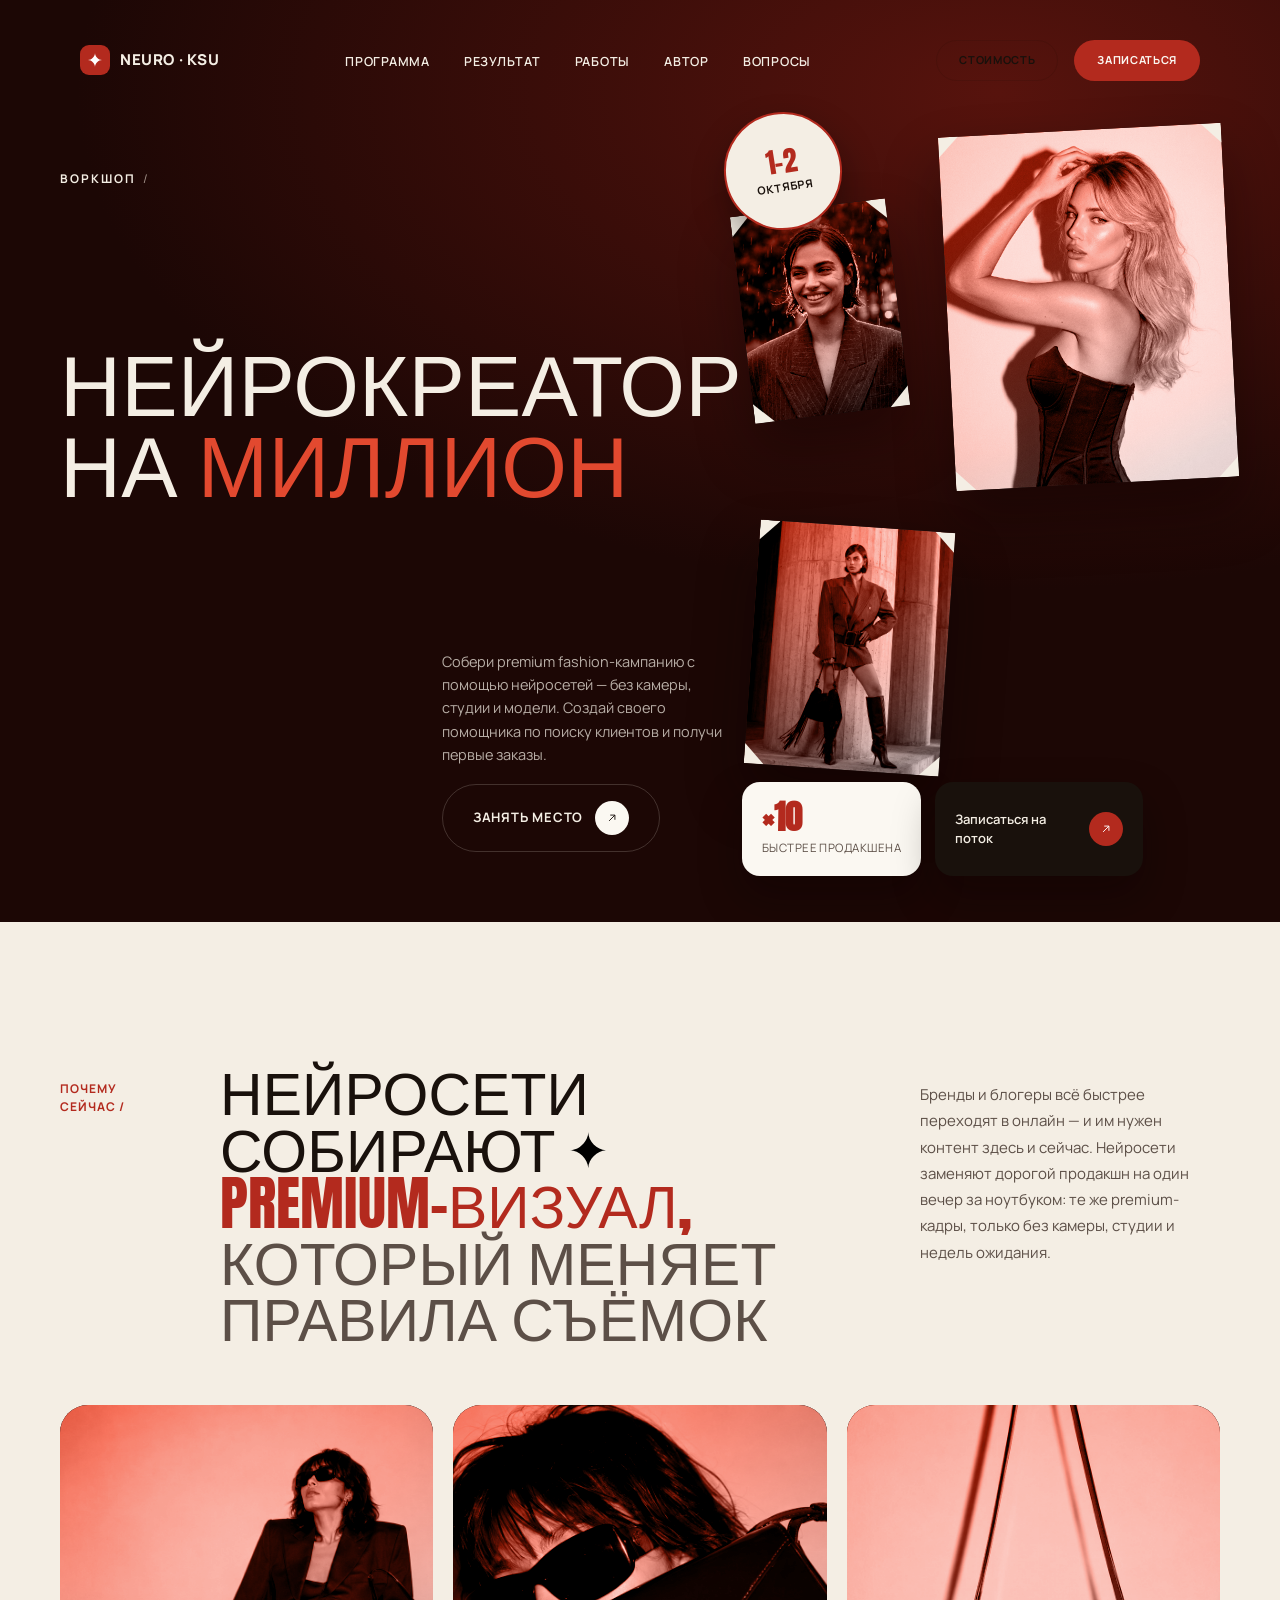
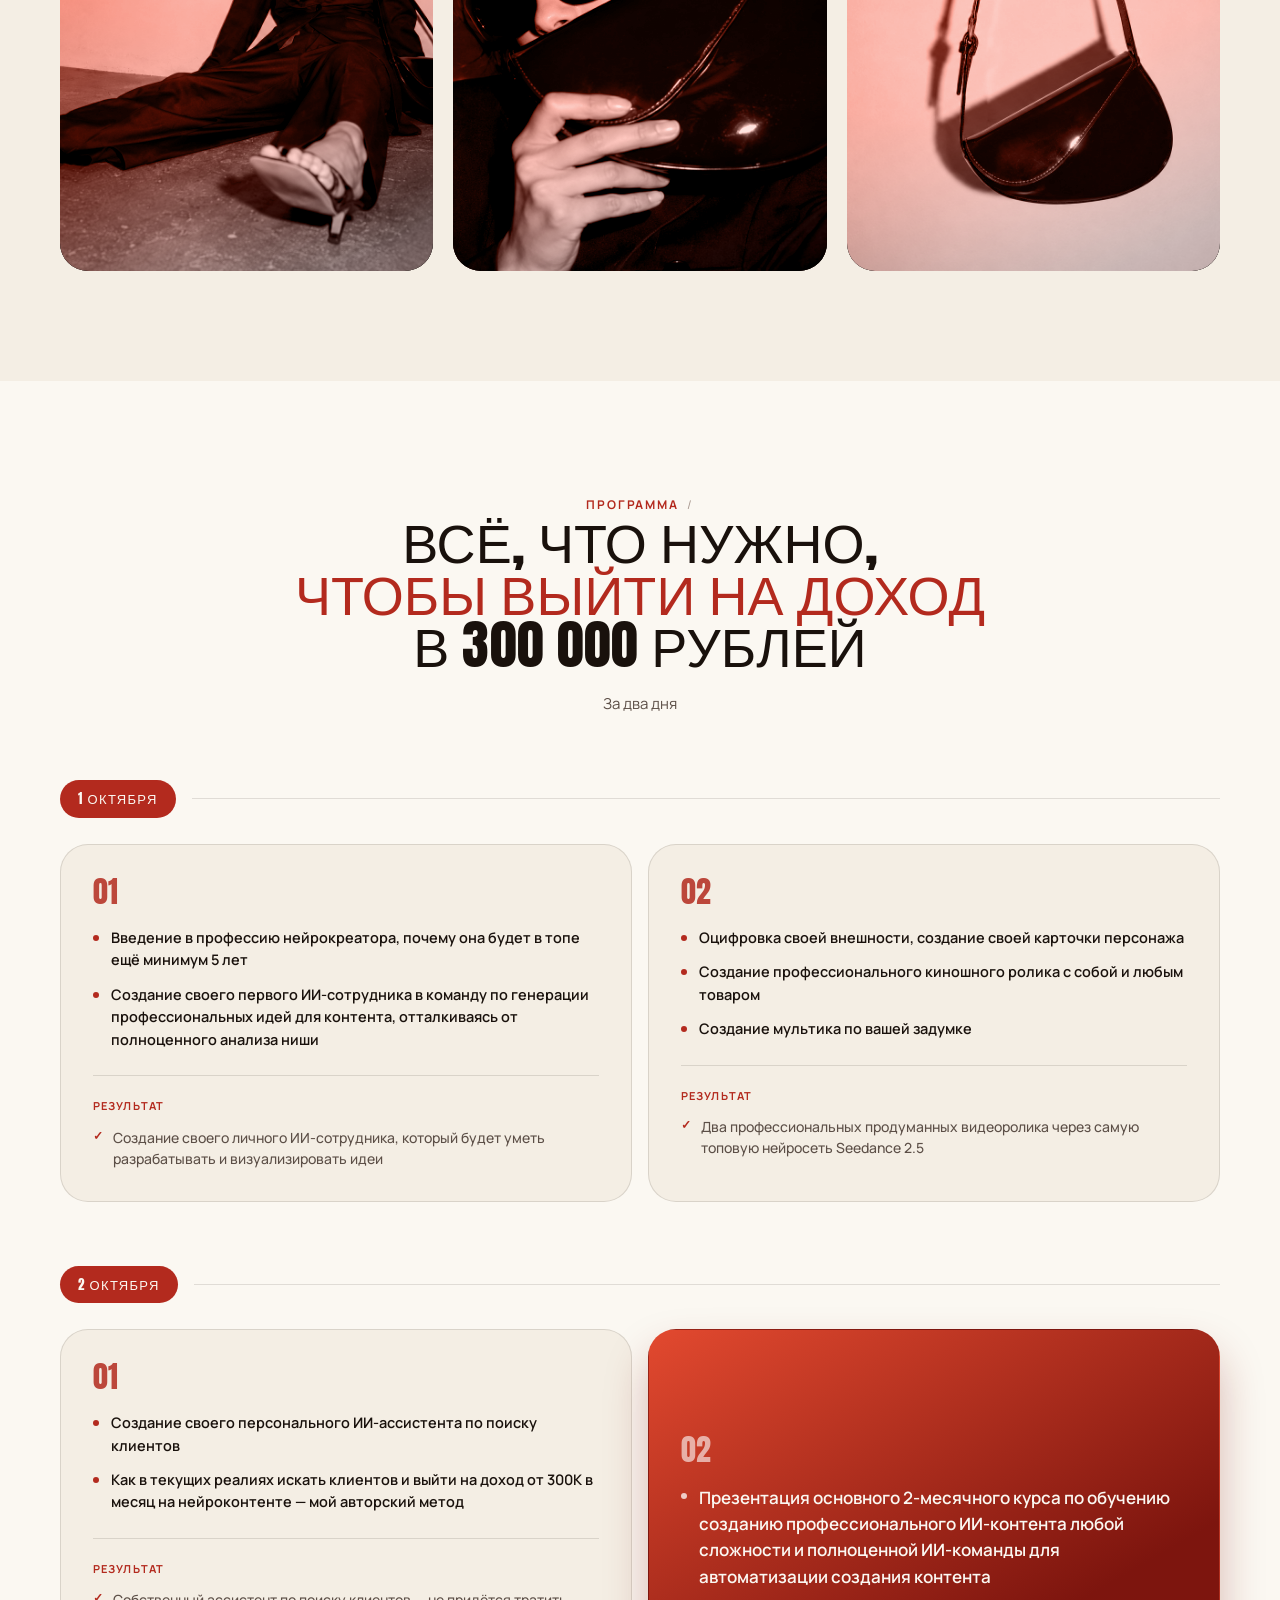
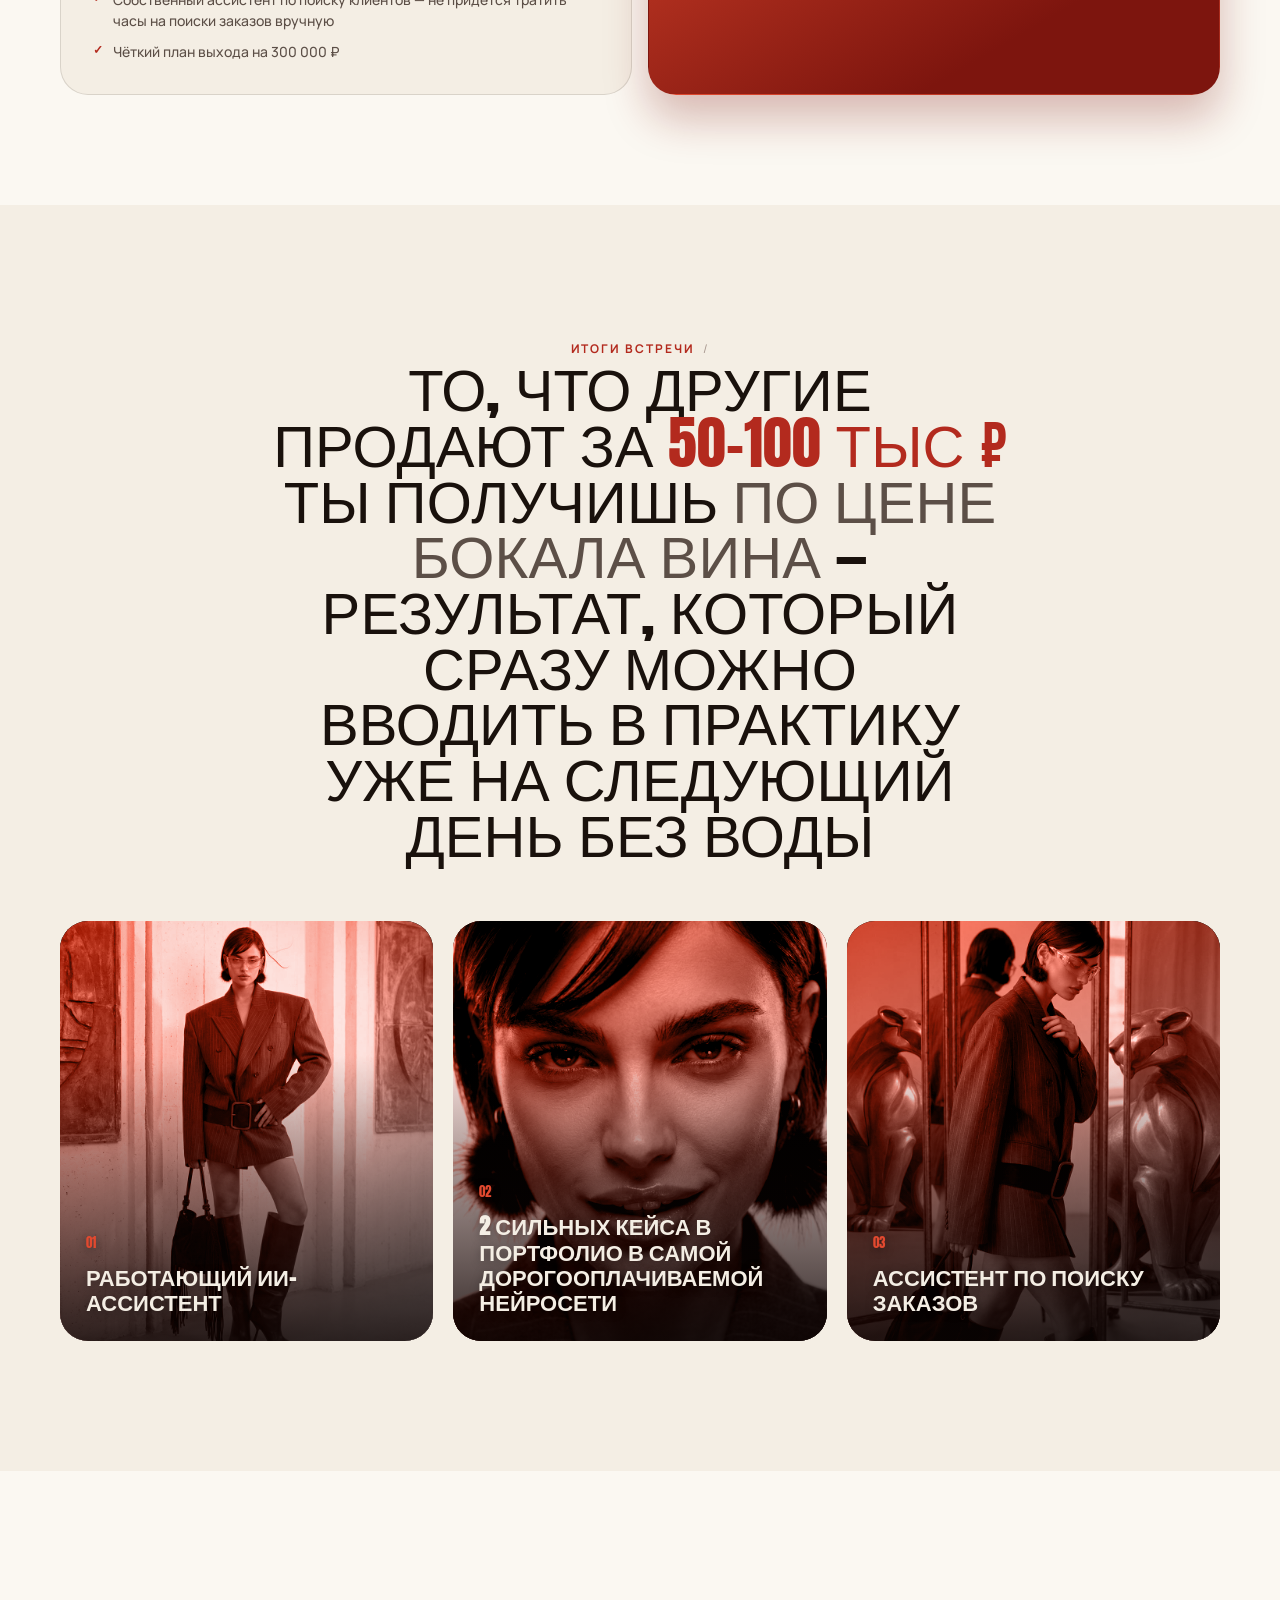
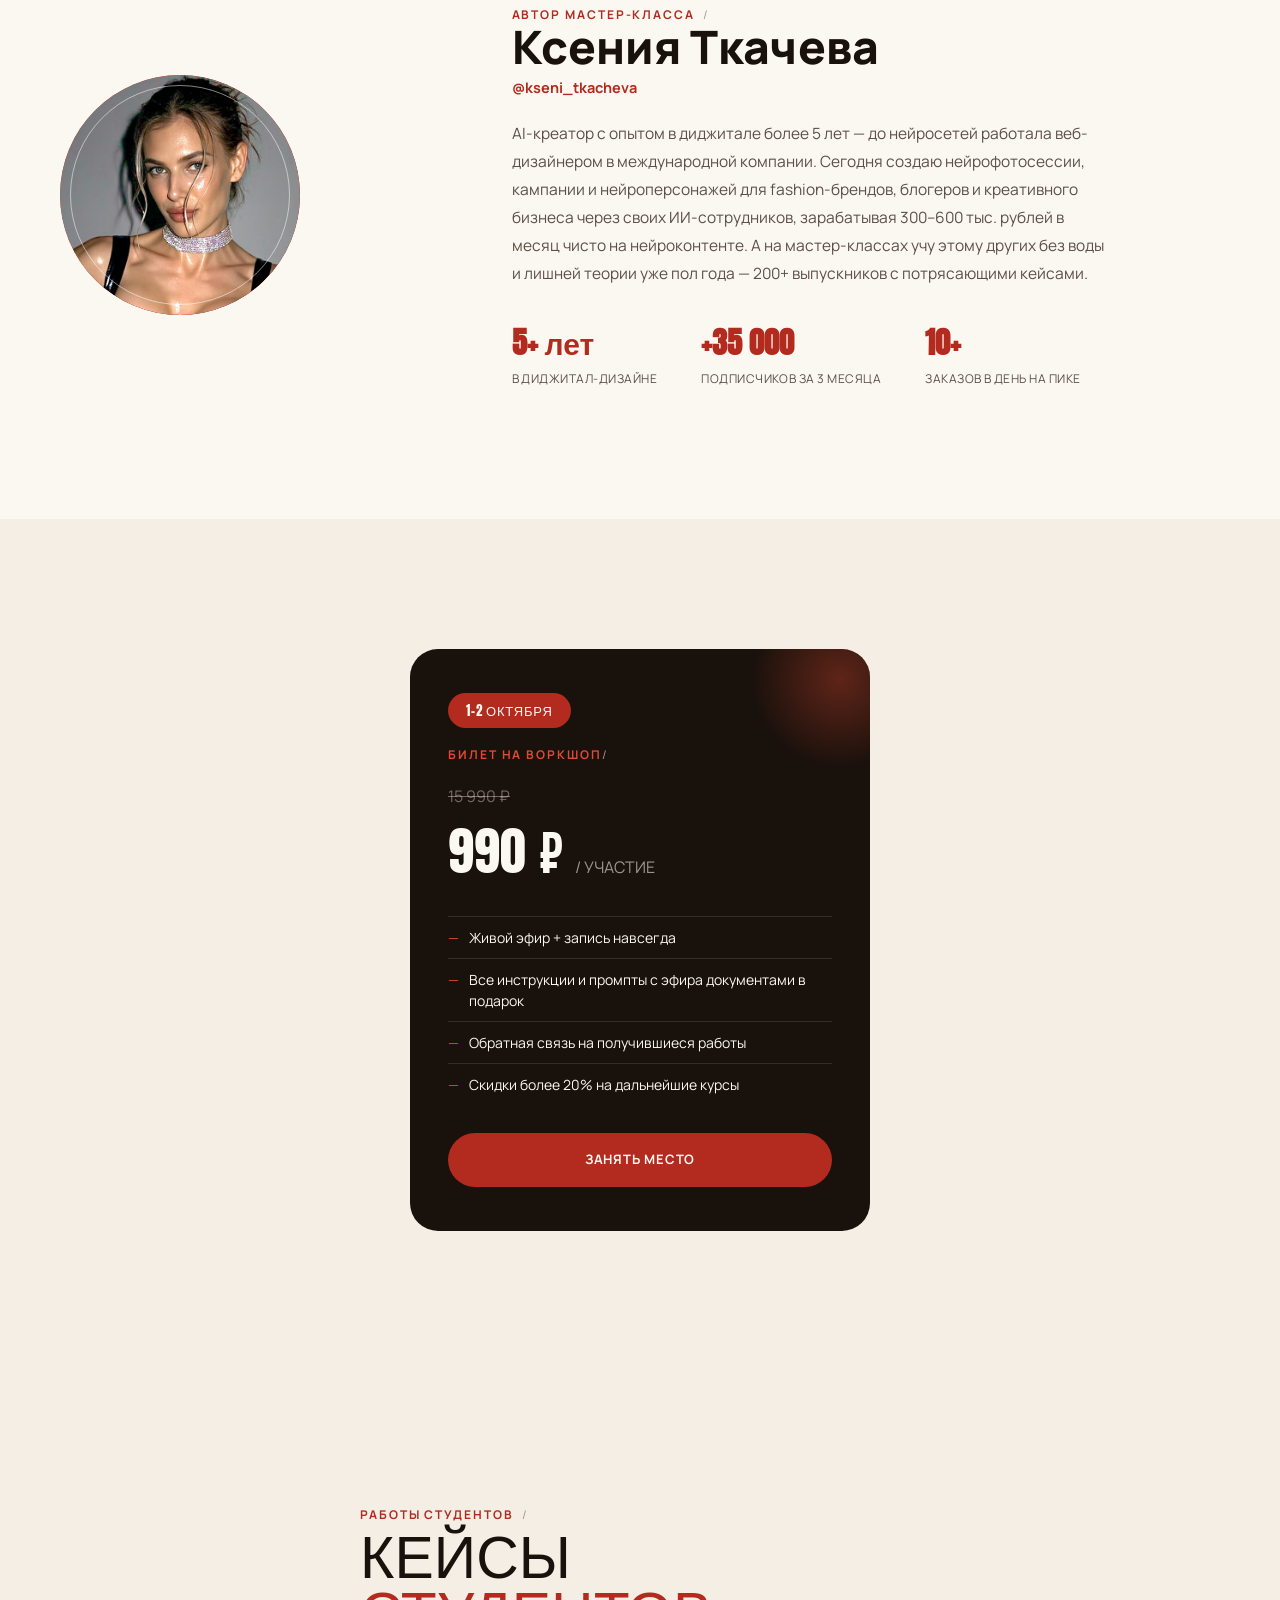
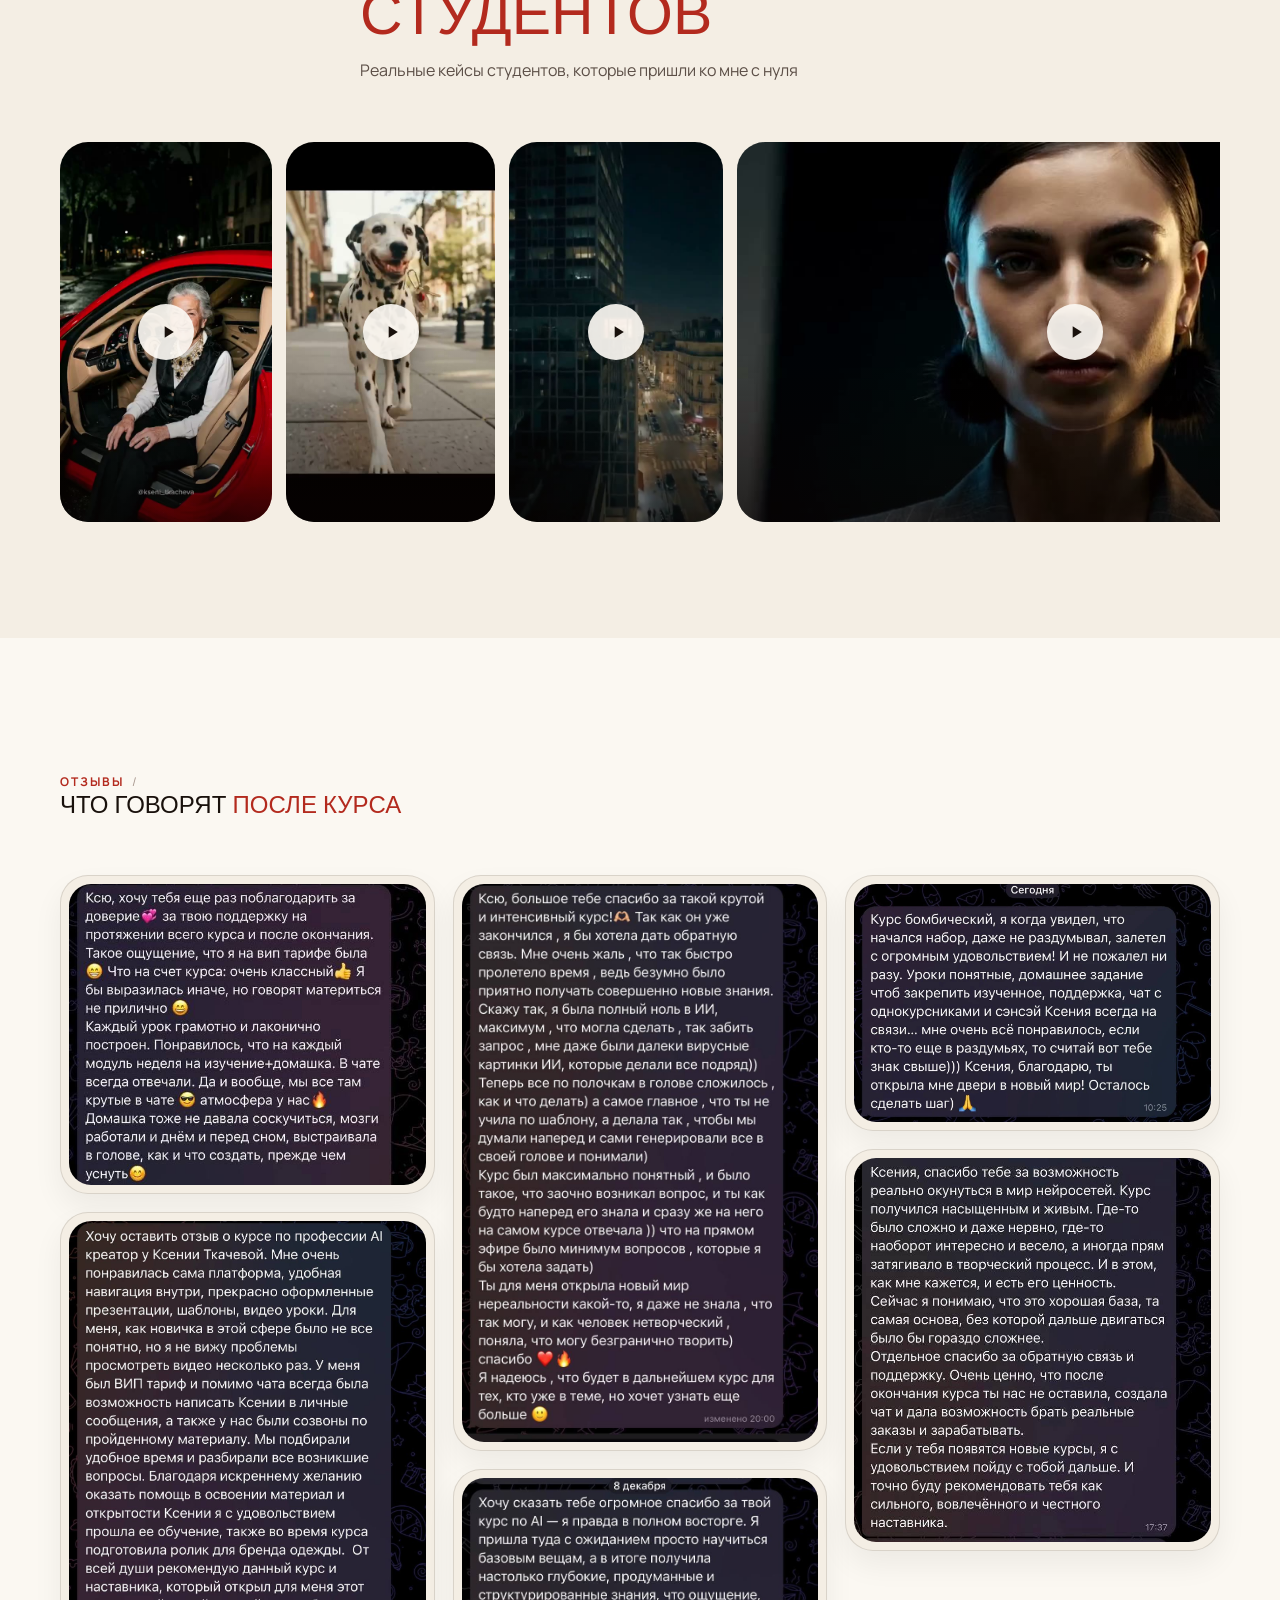
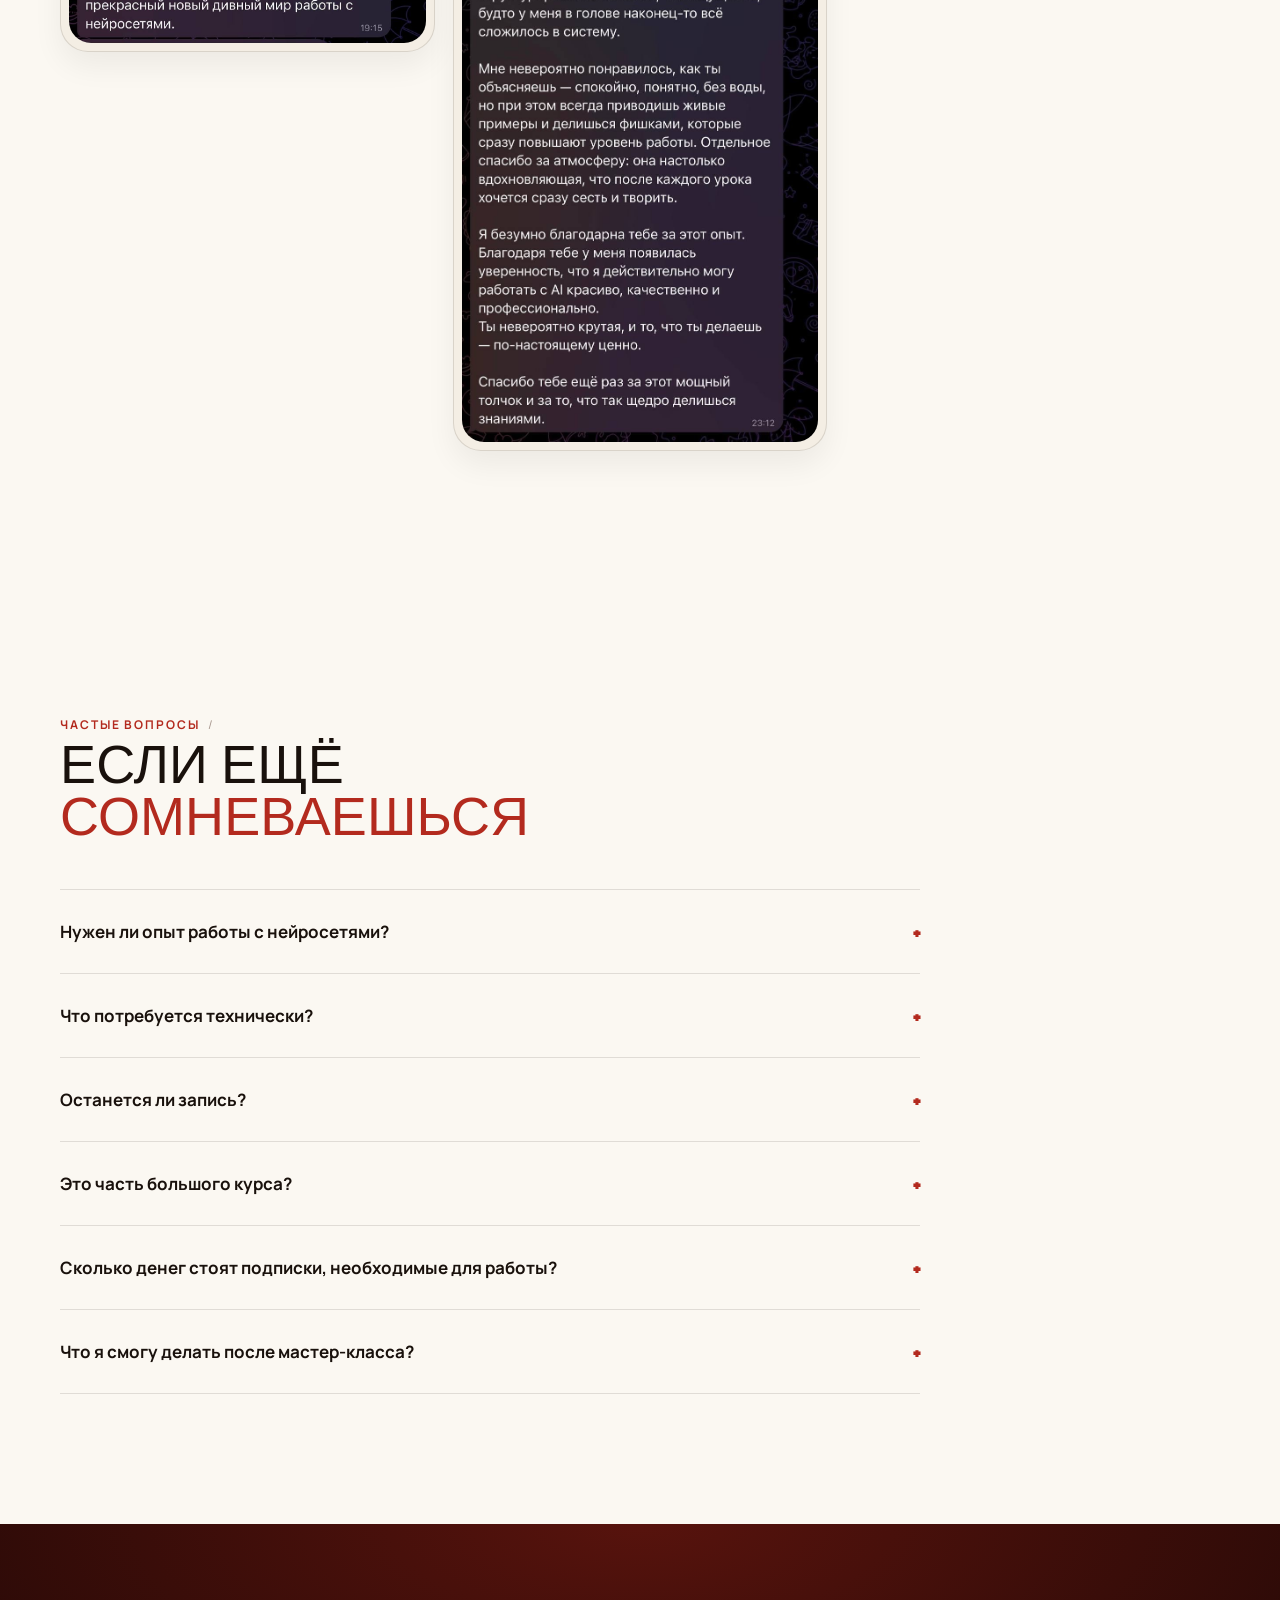
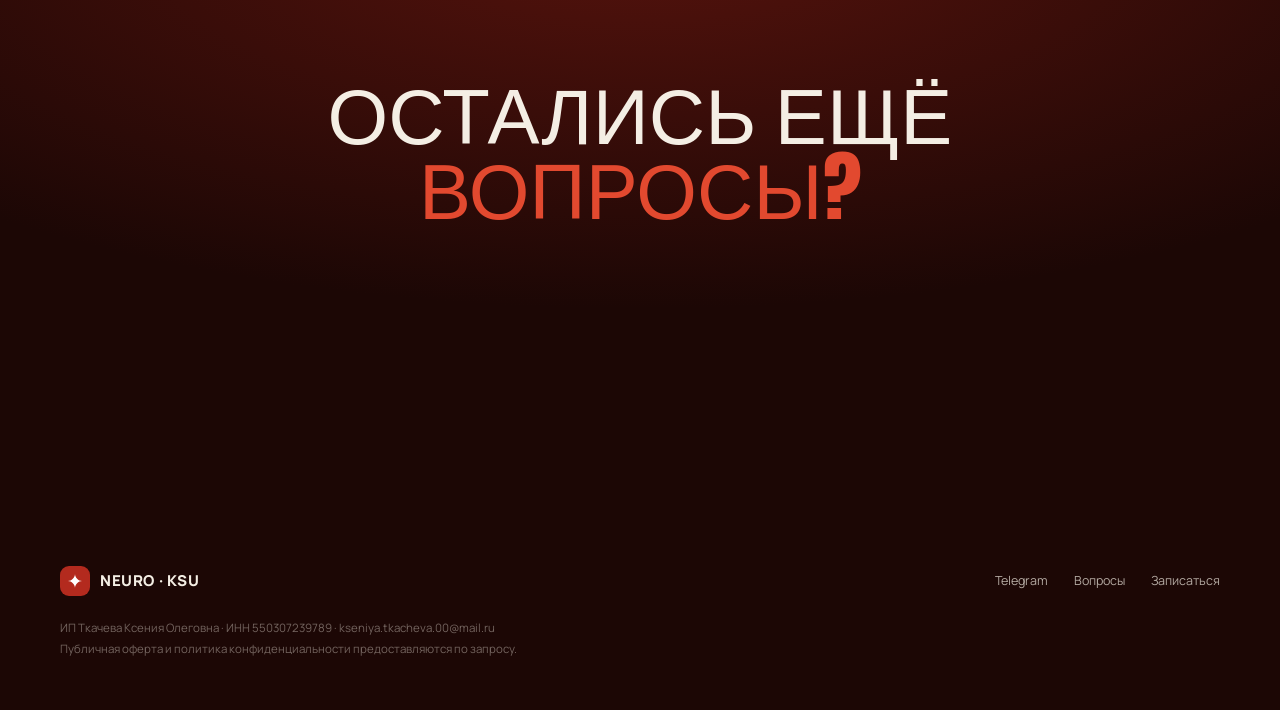
==== index.html @ a4ca5d55 "Нейрокреатор на миллион — воркшоп-лендинг" ====
<!DOCTYPE html>
<html lang="ru">
<head>
<meta charset="UTF-8">
<meta name="viewport" content="width=device-width, initial-scale=1.0">
<title>Нейро Визуал — мастер-класс по нейроконтенту</title>
<meta name="description" content="Онлайн-мастер-класс: собери premium fashion-кампанию с помощью нейросетей за один вечер — без камеры, студии и модели.">
<link rel="stylesheet" href="styles.css">
</head>
<body>

<svg width="0" height="0" style="position:absolute">
  <symbol id="ic-spark" viewBox="0 0 24 24"><path d="M12 0c0 6.075 5.925 12 12 12-6.075 0-12 5.925-12 12 0-6.075-5.925-12-12-12C6.075 12 12 6.075 12 0Z"/></symbol>
  <symbol id="ic-arrow" viewBox="0 0 24 24"><path fill="none" stroke="currentColor" stroke-width="1.6" d="M7 17 17 7M9 7h8v8"/></symbol>
</svg>

<nav class="nav" id="nav">
  <div class="container">
    <div class="nav-inner">
      <a href="#top" class="logo">
        <span class="logo-mark"><svg viewBox="0 0 24 24"><use href="#ic-spark" fill="#fff"/></svg></span>
        <span>NEURO&nbsp;·&nbsp;KSU</span>
      </a>
      <ul class="nav-links">
        <li><a href="#program">Программа</a></li>
        <li><a href="#outcomes">Результат</a></li>
        <li><a href="#gallery">Работы</a></li>
        <li><a href="#author">Автор</a></li>
        <li><a href="#faq">Вопросы</a></li>
      </ul>
      <div class="nav-cta">
        <a href="#details" class="btn btn-line">Стоимость</a>
        <a href="#details" class="btn btn-red">Записаться</a>
        <button class="burger" id="burger" aria-label="Меню"><span></span><span></span><span></span></button>
      </div>
    </div>
  </div>
</nav>

<div class="mobile-menu" id="mobileMenu">
  <a href="#program">Программа</a>
  <a href="#outcomes">Результат</a>
  <a href="#gallery">Работы</a>
  <a href="#author">Автор</a>
  <a href="#faq">Вопросы</a>
  <a href="#details" class="btn btn-red" style="font-family:var(--sans); font-size:13px; margin-top:10px;">Записаться</a>
</div>

<header class="hero" id="top">
  <div class="container">
    <div class="hero-grid">
      <div class="hero-left">
        <span class="eyebrow on-dark reveal">Воркшоп</span>
        <h1 class="title hero-h1 reveal">
          НЕЙРОКРЕАТОР<br>
          НА <span class="red">МИЛЛИОН</span>
        </h1>
        <div class="hero-note reveal">
          <p>Собери premium fashion-кампанию с помощью нейросетей — без камеры, студии и модели. Создай своего помощника по поиску клиентов и получи первые заказы.</p>
          <a href="#details" class="btn btn-line on-dark">Занять место <span class="arrow-dot"><svg width="14" height="14"><use href="#ic-arrow" stroke="currentColor"/></svg></span></a>
        </div>
      </div>
      <div class="hero-photo reveal">
        <div class="date-stamp"><span class="d-num">1–2</span><span class="d-word">октября</span></div>
        <div class="hero-collage">
          <div class="collage-item c1">
            <div class="duo"><img src="images/collage-1.jpg" alt="Нейросгенерированный fashion-визуал"></div>
            <span class="corner tl"></span><span class="corner tr"></span><span class="corner bl"></span><span class="corner br"></span>
          </div>
          <div class="collage-item c2">
            <div class="duo"><img src="images/full-1.jpg" alt="Нейросгенерированный fashion-визуал"></div>
            <span class="corner tl"></span><span class="corner tr"></span><span class="corner bl"></span><span class="corner br"></span>
          </div>
          <div class="collage-item c3">
            <div class="duo"><img src="images/portrait-bw.jpg" alt="Нейросгенерированный fashion-визуал"></div>
            <span class="corner tl"></span><span class="corner tr"></span><span class="corner bl"></span><span class="corner br"></span>
          </div>
        </div>
        <div class="hero-cards">
          <div class="hero-card stat"><b>×10</b><span>быстрее продакшена</span></div>
          <a href="#details" class="hero-card cta"><span>Записаться на поток</span><span class="arrow-dot"><svg width="14" height="14"><use href="#ic-arrow" stroke="currentColor"/></svg></span></a>
        </div>
      </div>
    </div>
  </div>
</header>

<section class="statement" id="why">
  <div class="container statement-grid">
    <div class="side-label reveal">ПОЧЕМУ<br>СЕЙЧАС /</div>
    <h2 class="title reveal">
      НЕЙРОСЕТИ СОБИРАЮТ <svg class="spark" viewBox="0 0 24 24"><use href="#ic-spark"/></svg><br>
      <span class="red">PREMIUM-ВИЗУАЛ,</span><br>
      <span class="grey">КОТОРЫЙ МЕНЯЕТ</span><br>
      <span class="grey">ПРАВИЛА СЪЁМОК</span>
    </h2>
    <div class="statement-aside reveal">
      <p>Бренды и блогеры всё быстрее переходят в онлайн — и им нужен контент здесь и сейчас. Нейросети заменяют дорогой продакшн на один вечер за ноутбуком: те же premium-кадры, только без камеры, студии и недель ожидания.</p>
    </div>
  </div>
  <div class="container">
    <div class="trio reveal">
      <div class="duo"><img src="images/trio-1.jpg" loading="lazy" alt="Пример нейровизуала"></div>
      <div class="duo"><img src="images/trio-2.jpg" loading="lazy" alt="Пример нейровизуала"></div>
      <div class="duo"><img src="images/trio-3.jpg" loading="lazy" alt="Пример нейровизуала"></div>
    </div>
  </div>
</section>

<section class="program" id="program">
  <div class="container">
    <div class="program-head reveal">
      <span class="eyebrow">Программа</span>
      <h2 class="title">ВСЁ, ЧТО НУЖНО,<br><span class="red">ЧТОБЫ ВЫЙТИ НА ДОХОД</span><br>В 300 000 РУБЛЕЙ</h2>
      <p>За два дня</p>
    </div>

    <div class="day-group reveal">
      <div class="day-head"><span class="day-num">1 октября</span></div>
      <div class="day-cards">
        <div class="day-card">
          <span class="num">01</span>
          <ul class="steps">
            <li>Введение в профессию нейрокреатора, почему она будет в топе ещё минимум 5 лет</li>
            <li>Создание своего первого ИИ-сотрудника в команду по генерации профессиональных идей для контента, отталкиваясь от полноценного анализа ниши</li>
          </ul>
          <div class="result">
            <span class="result-label">Результат</span>
            <ul>
              <li>Создание своего личного ИИ-сотрудника, который будет уметь разрабатывать и визуализировать идеи</li>
            </ul>
          </div>
        </div>
        <div class="day-card">
          <span class="num">02</span>
          <ul class="steps">
            <li>Оцифровка своей внешности, создание своей карточки персонажа</li>
            <li>Создание профессионального киношного ролика с собой и любым товаром</li>
            <li>Создание мультика по вашей задумке</li>
          </ul>
          <div class="result">
            <span class="result-label">Результат</span>
            <ul>
              <li>Два профессиональных продуманных видеоролика через самую топовую нейросеть Seedance 2.5</li>
            </ul>
          </div>
        </div>
      </div>
    </div>

    <div class="day-group reveal">
      <div class="day-head"><span class="day-num">2 октября</span></div>
      <div class="day-cards">
        <div class="day-card">
          <span class="num">01</span>
          <ul class="steps">
            <li>Создание своего персонального ИИ-ассистента по поиску клиентов</li>
            <li>Как в текущих реалиях искать клиентов и выйти на доход от 300К в месяц на нейроконтенте — мой авторский метод</li>
          </ul>
          <div class="result">
            <span class="result-label">Результат</span>
            <ul>
              <li>Собственный ассистент по поиску клиентов — не придётся тратить часы на поиски заказов вручную</li>
              <li>Чёткий план выхода на 300 000 ₽</li>
            </ul>
          </div>
        </div>
        <div class="day-card highlight">
          <span class="num">02</span>
          <ul class="steps">
            <li>Презентация основного 2-месячного курса по обучению созданию профессионального ИИ-контента любой сложности и полноценной ИИ-команды для автоматизации создания контента</li>
          </ul>
        </div>
      </div>
    </div>
  </div>
</section>

<section class="feature" id="outcomes">
  <div class="container">
    <div class="feature-head reveal">
      <span class="eyebrow">Итоги встречи</span>
      <h2 class="title">ТО, ЧТО ДРУГИЕ ПРОДАЮТ ЗА <span class="red">50–100 ТЫС ₽</span><br>ТЫ ПОЛУЧИШЬ <span class="grey">ПО ЦЕНЕ БОКАЛА ВИНА</span> —<br>РЕЗУЛЬТАТ, КОТОРЫЙ СРАЗУ МОЖНО<br>ВВОДИТЬ В ПРАКТИКУ УЖЕ НА СЛЕДУЮЩИЙ ДЕНЬ БЕЗ ВОДЫ</h2>
    </div>
    <div class="feature-row reveal">
      <div class="f-card">
        <div class="duo"><img src="images/full-2.jpg" loading="lazy" alt="Работающий ИИ-ассистент"></div>
        <div class="f-card-cap">
          <span class="idx">01</span>
          <h3>Работающий ИИ-ассистент</h3>
        </div>
      </div>
      <div class="f-card">
        <div class="duo"><img src="images/portrait-1.jpg" loading="lazy" alt="Два сильных кейса в портфолио"></div>
        <div class="f-card-cap">
          <span class="idx">02</span>
          <h3>2 сильных кейса в портфолио в самой дорогооплачиваемой нейросети</h3>
        </div>
      </div>
      <div class="f-card">
        <div class="duo"><img src="images/full-4.jpg" loading="lazy" alt="Ассистент по поиску заказов"></div>
        <div class="f-card-cap">
          <span class="idx">03</span>
          <h3>Ассистент по поиску заказов</h3>
        </div>
      </div>
    </div>
  </div>
</section>

<section class="about" id="author">
  <div class="container">
    <div class="about-grid">
      <div class="reveal">
        <div class="about-mono"><img src="images/author-avatar.jpg" alt="Ксения Ткачева"></div>
      </div>
      <div class="reveal">
        <span class="eyebrow">Автор мастер-класса</span>
        <h2 class="title" style="text-transform:none; font-family:var(--sans); font-weight:800;">Ксения Ткачева</h2>
        <span class="handle">@kseni_tkacheva</span>
        <p>
          AI-креатор с опытом в диджитале более 5 лет — до нейросетей работала веб-дизайнером
          в международной компании. Сегодня создаю нейрофотосессии, кампании и нейроперсонажей
          для fashion-брендов, блогеров и креативного бизнеса через своих ИИ-сотрудников, зарабатывая
          300–600 тыс. рублей в месяц чисто на нейроконтенте. А на мастер-классах учу этому других
          без воды и лишней теории уже пол года — 200+ выпускников с потрясающими кейсами.
        </p>
        <div class="about-proof">
          <div><b>5+ лет</b><span>в диджитал-дизайне</span></div>
          <div><b>+35 000</b><span>подписчиков за 3 месяца</span></div>
          <div><b>10+</b><span>заказов в день на пике</span></div>
        </div>
      </div>
    </div>
  </div>
</section>

<section class="details" id="details">
  <div class="container">
    <div class="details-grid solo">
      <div class="reveal">
        <div class="price-card">
          <span class="price-date">1–2 октября</span>
          <span class="eyebrow">Билет на воркшоп</span>
          <div class="price-old">15 990 ₽</div>
          <div class="price-new">990 ₽ <span>/ участие</span></div>
          <ul class="price-list">
            <li>Живой эфир + запись навсегда</li>
            <li>Все инструкции и промпты с эфира документами в подарок</li>
            <li>Обратная связь на получившиеся работы</li>
            <li>Скидки более 20% на дальнейшие курсы</li>
          </ul>
          <a href="https://t.me/kseni_tkacheva" class="btn btn-red">Занять место</a>
        </div>
      </div>
    </div>
  </div>
</section>

<section class="statement" id="gallery">
  <div class="container video-head-full">
    <span class="eyebrow reveal">Работы студентов</span>
    <h2 class="title reveal">КЕЙСЫ <span class="red">СТУДЕНТОВ</span></h2>
    <p class="reveal">Реальные кейсы студентов, которые пришли ко мне с нуля</p>
  </div>
  <div class="container">
    <div class="video-row reveal">
      <div class="video-card" data-video="videos/case-1.mp4" style="aspect-ratio:536/960;">
        <img class="poster" src="images/case-1-poster.jpg" loading="lazy" alt="Кейс ученика 1">
        <span class="play-btn"><svg width="20" height="20" viewBox="0 0 24 24"><path d="M8 5v14l11-7z" fill="currentColor"/></svg></span>
      </div>
      <div class="video-card" data-video="videos/case-2.mp4" style="aspect-ratio:528/960;">
        <img class="poster" src="images/case-2-poster.jpg" loading="lazy" alt="Кейс ученика 2">
        <span class="play-btn"><svg width="20" height="20" viewBox="0 0 24 24"><path d="M8 5v14l11-7z" fill="currentColor"/></svg></span>
      </div>
      <div class="video-card" data-video="videos/case-3.mp4" style="aspect-ratio:540/960;">
        <img class="poster" src="images/case-3-poster.jpg" loading="lazy" alt="Кейс ученика 3">
        <span class="play-btn"><svg width="20" height="20" viewBox="0 0 24 24"><path d="M8 5v14l11-7z" fill="currentColor"/></svg></span>
      </div>
      <div class="video-card" data-video="videos/case-6.mp4" style="aspect-ratio:960/540;">
        <img class="poster" src="images/case-6-poster.jpg" loading="lazy" alt="Кейс ученика 4">
        <span class="play-btn"><svg width="20" height="20" viewBox="0 0 24 24"><path d="M8 5v14l11-7z" fill="currentColor"/></svg></span>
      </div>
      <div class="video-card" data-video="videos/case-4.mp4" style="aspect-ratio:534/960;">
        <img class="poster" src="images/case-4-poster.jpg" loading="lazy" alt="Кейс ученика 5">
        <span class="play-btn"><svg width="20" height="20" viewBox="0 0 24 24"><path d="M8 5v14l11-7z" fill="currentColor"/></svg></span>
      </div>
      <div class="video-card" data-video="videos/case-5.mp4" style="aspect-ratio:540/960;">
        <img class="poster" src="images/case-5-poster.jpg" loading="lazy" alt="Кейс ученика 6">
        <span class="play-btn"><svg width="20" height="20" viewBox="0 0 24 24"><path d="M8 5v14l11-7z" fill="currentColor"/></svg></span>
      </div>
    </div>
  </div>
</section>

<section class="testimonials" id="reviews">
  <div class="container">
    <div class="reveal">
      <span class="eyebrow">Отзывы</span>
      <h2 class="title">ЧТО ГОВОРЯТ <span class="red">ПОСЛЕ КУРСА</span></h2>
    </div>
    <div class="review-grid reveal">
      <div class="review-card"><img src="images/review-1.jpg" loading="lazy" alt="Отзыв ученицы"></div>
      <div class="review-card"><img src="images/review-2.jpg" loading="lazy" alt="Отзыв ученицы"></div>
      <div class="review-card"><img src="images/review-3.jpg" loading="lazy" alt="Отзыв ученицы"></div>
      <div class="review-card"><img src="images/review-4.jpg" loading="lazy" alt="Отзыв ученицы"></div>
      <div class="review-card"><img src="images/review-5.jpg" loading="lazy" alt="Отзыв ученика"></div>
      <div class="review-card"><img src="images/review-6.jpg" loading="lazy" alt="Отзыв ученицы"></div>
    </div>
  </div>
</section>

<section class="faq" id="faq">
  <div class="container">
    <div class="faq-head reveal">
      <span class="eyebrow">Частые вопросы</span>
      <h2 class="title">ЕСЛИ ЕЩЁ<br><span class="red">СОМНЕВАЕШЬСЯ</span></h2>
    </div>
    <div class="faq-list reveal">
      <div class="faq-item">
        <button class="faq-q"><span>Нужен ли опыт работы с нейросетями?</span><span class="plus">+</span></button>
        <div class="faq-a"><p>Нет. Разбираем всё с нуля — от установки и настройки инструментов до сборки первой кампании. Достаточно уверенно пользоваться телефоном или ноутбуком.</p></div>
      </div>
      <div class="faq-item">
        <button class="faq-q"><span>Что потребуется технически?</span><span class="plus">+</span></button>
        <div class="faq-a"><p>Телефон или ноутбук с выходом в интернет. Все инструменты, которые разбираем на мастер-классе, работают прямо в браузере — ничего сложного устанавливать не нужно.</p></div>
      </div>
      <div class="faq-item">
        <button class="faq-q"><span>Останется ли запись?</span><span class="plus">+</span></button>
        <div class="faq-a"><p>Да, запись доступна бессрочно — можно пересматривать и практиковаться в своём темпе после эфира.</p></div>
      </div>
      <div class="faq-item">
        <button class="faq-q"><span>Это часть большого курса?</span><span class="plus">+</span></button>
        <div class="faq-a"><p>Нет, это самостоятельный мастер-класс с законченным результатом. При этом он даёт представление о том, как устроено полное обучение нейрокреаторству — если после захочешь углубиться.</p></div>
      </div>
      <div class="faq-item">
        <button class="faq-q"><span>Сколько денег стоят подписки, необходимые для работы?</span><span class="plus">+</span></button>
        <div class="faq-a"><p>Суммарно вам потребуется только подписка в ChatGPT (на эфире покажем, как её установить) и около 600–800 рублей на нейросети по созданию видео.</p></div>
      </div>
      <div class="faq-item">
        <button class="faq-q"><span>Что я смогу делать после мастер-класса?</span><span class="plus">+</span></button>
        <div class="faq-a"><p>Разрабатывать идеи и реализовывать сложные коммерческие ролики, понимать логику и суть разработки видео через нейросети, а также без труда находить заказы через вашего ассистента.</p></div>
      </div>
    </div>
  </div>
</section>

<section class="final-cta">
  <div class="container">
    <h2 class="title reveal">ОСТАЛИСЬ ЕЩЁ <span class="red">ВОПРОСЫ?</span></h2>
    <p class="reveal">Напиши Ксении в Телеграм, она сориентирует вас лично.</p>
    <a href="https://t.me/kseni_tkacheva" class="btn btn-red reveal">Написать в Телеграм</a>
  </div>
</section>

<footer>
  <div class="container">
    <div class="footer-row">
      <a href="#top" class="logo"><span class="logo-mark"><svg viewBox="0 0 24 24"><use href="#ic-spark" fill="#fff"/></svg></span><span>NEURO&nbsp;·&nbsp;KSU</span></a>
      <div class="footer-links">
        <a href="https://t.me/kseni_tkacheva">Telegram</a>
        <a href="#faq">Вопросы</a>
        <a href="#details">Записаться</a>
      </div>
    </div>
    <p class="footer-legal">
      ИП Ткачева Ксения Олеговна · ИНН 550307239789 · kseniya.tkacheva.00@mail.ru<br>
      Публичная оферта и политика конфиденциальности предоставляются по запросу.
    </p>
  </div>
</footer>

<div class="lightbox" id="lightbox">
  <button class="lightbox-close" id="lightboxClose">✕</button>
  <img src="" alt="" id="lightboxImg">
</div>

<div class="lightbox video-lightbox" id="videoLightbox">
  <button class="lightbox-close" id="videoLightboxClose">✕</button>
  <video id="videoLightboxPlayer" controls playsinline></video>
</div>

<script src="script.js"></script>
</body>
</html>
---- styles.css ----
/* ===== Fonts ===== */
@import url('https://fonts.googleapis.com/css2?family=Anton&family=Manrope:wght@300;400;500;600;700;800&display=swap');

/* ===== Tokens ===== */
:root{
  --cream:#f4eee4;
  --paper:#fbf8f2;
  --ink:#19110c;
  --ink-soft:#5c4f47;
  --taupe:#a6968d;
  --red:#b32a1e;
  --red-deep:#7d150e;
  --red-bright:#e2492f;
  --hero-1:#1c0705;
  --hero-2:#57130d;
  --line:rgba(25,17,12,.12);
  --line-dark:rgba(244,238,228,.18);

  --display: 'Anton', 'Arial Narrow', sans-serif;
  --sans: 'Manrope', 'Segoe UI', Arial, sans-serif;

  --r-lg: 28px;
  --r-md: 18px;
  --container: 1240px;
}

*{box-sizing:border-box; margin:0; padding:0;}
html{scroll-behavior:smooth;}
body{
  background: var(--cream);
  color: var(--ink);
  font-family: var(--sans);
  font-weight: 400;
  line-height: 1.5;
  overflow-x: hidden;
  -webkit-font-smoothing: antialiased;
}
img{max-width:100%; display:block;}
a{color:inherit; text-decoration:none;}
ul{list-style:none;}
button{font-family:inherit; cursor:pointer;}
.container{ max-width: var(--container); margin:0 auto; padding: 0 40px; }

/* ===== decorative spark ===== */
.spark{ display:inline-block; width:.62em; height:.62em; vertical-align:middle; }
.spark path{ fill: var(--red); }

.eyebrow{
  font-family: var(--sans);
  font-size: 12px;
  letter-spacing: .16em;
  text-transform: uppercase;
  font-weight: 700;
  color: var(--red);
  display:inline-flex; align-items:center; gap:8px;
}
.eyebrow.on-dark{ color: var(--cream); }
.eyebrow::after{ content:"/"; color: var(--taupe); font-weight:400; }

.title{
  font-family: var(--display);
  font-weight:400;
  text-transform: uppercase;
  letter-spacing: .002em;
  line-height: .96;
  text-wrap: balance;
}
.title .grey{ color: var(--ink-soft); }
.title .red{ color: var(--red); }

/* ===== buttons ===== */
.btn{
  display:inline-flex; align-items:center; gap:12px;
  padding: 16px 30px;
  border-radius: 999px;
  font-family: var(--sans);
  font-size: 13px;
  letter-spacing:.06em;
  text-transform: uppercase;
  font-weight: 700;
  border: 1px solid transparent;
  transition: transform .3s cubic-bezier(.2,.8,.2,1), background .3s, color .3s, border-color .3s;
}
.btn:hover{ transform: translateY(-2px); }
.btn-red{ background: var(--red); color: var(--paper); }
.btn-red:hover{ background: var(--red-bright); }
.btn-ink{ background: var(--ink); color: var(--paper); }
.btn-ink:hover{ background: var(--red); }
.btn-line{ border-color: var(--line); color: var(--ink); }
.btn-line.on-dark{ border-color: var(--line-dark); color: var(--cream); }
.btn-line:hover{ border-color: var(--red); color: var(--red); }
.arrow-dot{
  width: 34px; height: 34px; border-radius:50%;
  background: var(--paper);
  color: var(--ink);
  display:inline-flex; align-items:center; justify-content:center;
  flex:none;
  transition: transform .3s ease;
}
.btn:hover .arrow-dot{ transform: rotate(45deg); }
.btn-red .arrow-dot, .btn-ink .arrow-dot{ background: rgba(255,255,255,.16); color:#fff; }

/* ===== duotone photo ===== */
.duo{ position:relative; overflow:hidden; background: var(--hero-1); }
.duo img{
  width:100%; height:100%; object-fit:cover;
  filter: grayscale(1) contrast(1.08) brightness(.92);
  transition: transform .7s cubic-bezier(.2,.8,.2,1);
}
.duo::after{
  content:""; position:absolute; inset:0;
  background: linear-gradient(155deg, var(--red-bright) 0%, var(--hero-1) 92%);
  mix-blend-mode: color;
  opacity: .92;
}
.duo:hover img{ transform: scale(1.06); }

/* ===== Nav ===== */
.nav{
  position: fixed; top:0; left:0; right:0; z-index:500;
  padding: 26px 0;
}
.nav .container{ display:flex; align-items:center; justify-content:space-between; }
.nav-inner{
  width:100%;
  display:flex; align-items:center; justify-content:space-between;
  padding: 14px 20px;
  border-radius: 999px;
  transition: background .4s ease, box-shadow .4s ease;
}
.nav.scrolled .nav-inner{
  background: rgba(251,248,242,.92);
  backdrop-filter: blur(10px);
  box-shadow: 0 10px 30px rgba(25,17,12,.08);
}
.logo{ display:flex; align-items:center; gap:10px; font-family: var(--sans); font-weight:800; font-size:15px; letter-spacing:.04em; }
.logo-mark{
  width:30px; height:30px; border-radius:9px;
  background: var(--red);
  display:flex; align-items:center; justify-content:center;
}
.logo-mark svg{ width:14px; height:14px; }
.logo span{ color: var(--cream); }
.nav.scrolled .logo span{ color: var(--ink); }
.nav-links{ display:flex; gap:34px; }
.nav-links a{
  font-size: 12.5px; letter-spacing:.06em; text-transform:uppercase; font-weight:600;
  color: var(--cream);
  transition: color .3s ease;
}
.nav.scrolled .nav-links a{ color: var(--ink-soft); }
.nav-links a:hover{ color: var(--red-bright); }
.nav.scrolled .nav-links a:hover{ color: var(--red); }
.nav-cta{ display:flex; align-items:center; gap:16px; }
.nav .btn{ padding: 11px 22px; font-size: 11px; }
.burger{
  display:none; width:30px; height:20px; position:relative; background:none; border:none;
}
.burger span{ position:absolute; left:0; right:0; height:2px; background: var(--cream); border-radius:2px; transition: all .3s ease; }
.nav.scrolled .burger span{ background: var(--ink); }
.burger span:nth-child(1){ top:0; }
.burger span:nth-child(2){ top:9px; }
.burger span:nth-child(3){ top:18px; }
.burger.open span:nth-child(1){ transform: translateY(9px) rotate(45deg); }
.burger.open span:nth-child(2){ opacity:0; }
.burger.open span:nth-child(3){ transform: translateY(-9px) rotate(-45deg); }

.mobile-menu{
  position: fixed; inset:0; z-index:400;
  background: var(--hero-1);
  display:flex; flex-direction:column; align-items:center; justify-content:center; gap:26px;
  transform: translateY(-100%);
  transition: transform .5s cubic-bezier(.2,.8,.2,1);
}
.mobile-menu.open{ transform: translateY(0); }
.mobile-menu a{ font-family: var(--display); text-transform:uppercase; font-size:34px; color: var(--cream); }

/* ===== Hero ===== */
.hero{
  position: relative;
  background: radial-gradient(120% 90% at 78% 10%, var(--hero-2) 0%, var(--hero-1) 60%);
  padding: 130px 0 0;
  overflow:hidden;
}
.hero-grid{
  display:grid; grid-template-columns: 1.05fr 1fr;
  min-height: 88vh;
  align-items: stretch;
}
.hero-left{
  padding: 40px 0 70px;
  display:flex; flex-direction:column; justify-content:space-between;
  position:relative; z-index:2;
}
.hero-left .eyebrow{ margin-bottom: 4px; }
.hero-h1{
  font-size: clamp(48px, 6.6vw, 92px);
  color: var(--cream);
}
.hero-h1 .red{ color: var(--red-bright); }
.hero-note{
  max-width: 300px;
  align-self: flex-end;
  text-align:left;
}
.hero-note p{ color: rgba(244,238,228,.72); font-size:14.5px; line-height:1.6; margin-bottom:18px; }

.hero-photo{
  position:relative;
}
.hero-photo > .duo{ position:absolute; inset: 0 -40px 0 0; }
.hero-photo > .duo::after{ opacity:.75; }

/* ===== hero collage ===== */
.hero-collage{
  position: relative;
  height: 640px;
  margin-right: -10px;
}
.date-stamp{
  position:absolute;
  top: -18px; left: -18px;
  z-index: 5;
  background: var(--cream);
  border: 2px solid var(--red);
  border-radius: 999px;
  width: 118px; height:118px;
  display:flex; flex-direction:column; align-items:center; justify-content:center;
  transform: rotate(-9deg);
  box-shadow: 0 18px 34px rgba(10,3,2,.4);
  text-align:center;
}
.date-stamp .d-num{
  font-family: var(--display);
  font-size: 28px;
  color: var(--red);
  line-height:1;
}
.date-stamp .d-word{
  font-family: var(--sans);
  font-size: 11px;
  letter-spacing:.08em;
  text-transform:uppercase;
  font-weight:700;
  color: var(--ink);
  margin-top: 4px;
}
.collage-item{
  position:absolute;
  border-radius: 4px;
  box-shadow: 0 30px 55px rgba(10,3,2,.4);
}
.collage-item .duo{ width:100%; height:100%; border-radius:4px; }
.collage-item.c1{ width:58%; top:0; right:0; z-index:2; transform: rotate(-3deg); }
.collage-item.c2{ width:40%; bottom:0; left:2%; z-index:3; transform: rotate(4deg); }
.collage-item.c3{ width:32%; top:12%; left:0; z-index:1; transform: rotate(-7deg); }
.collage-item.c1 .duo{ aspect-ratio: 4/5; }
.collage-item.c2 .duo{ aspect-ratio: 4/5; }
.collage-item.c3 .duo{ aspect-ratio: 3/4; }

.corner{ position:absolute; width:20px; height:20px; z-index:4; background: var(--cream); }
.corner.tl{ top:0; left:0; clip-path: polygon(0 0, 100% 0, 0 100%); }
.corner.tr{ top:0; right:0; clip-path: polygon(100% 0, 100% 100%, 0 0); }
.corner.bl{ bottom:0; left:0; clip-path: polygon(0 100%, 0 0, 100% 100%); }
.corner.br{ bottom:0; right:0; clip-path: polygon(100% 100%, 0 100%, 100% 0); }

.hero-cards{
  position:absolute; left: 0; bottom: 46px; z-index:3;
  display:flex; gap:14px; flex-wrap:wrap; max-width: 420px;
}
.hero-card{
  background: var(--paper);
  border-radius: var(--r-md);
  padding: 18px 20px;
  box-shadow: 0 20px 40px rgba(10,3,2,.35);
}
.hero-card.stat{ min-width: 150px; }
.hero-card.stat b{ font-family: var(--display); font-size:34px; color: var(--red); display:block; line-height:1; }
.hero-card.stat span{ font-size:11.5px; color: var(--ink-soft); text-transform:uppercase; letter-spacing:.04em; }
.hero-card.cta{
  display:flex; align-items:center; gap:14px;
  background: var(--ink);
  color: var(--cream);
}
.hero-card.cta span{ font-size:13px; font-weight:600; max-width:120px; }
.hero-card.cta .arrow-dot{ background: var(--red); color:#fff; }

/* ===== Statement / intro ===== */
.statement{ padding: 140px 0 110px; }
.statement-grid{
  display:grid; grid-template-columns: 130px 1fr 300px;
  gap: 30px;
  align-items:start;
}
.side-label{
  font-size: 12px; letter-spacing:.08em; text-transform:uppercase; font-weight:700;
  color: var(--red);
  padding-top: 18px;
  line-height:1.5;
}
.statement h2{ font-size: clamp(34px, 4.6vw, 62px); }
.statement-aside p{
  padding-top: 20px;
  font-size: 15px; color: var(--ink-soft); line-height:1.75;
}
.trio{
  margin-top: 60px;
  display:grid; grid-template-columns: repeat(3,1fr);
  gap: 20px;
}
.trio .duo{ aspect-ratio: 4/5; border-radius: var(--r-lg); }

/* ===== Program (cards grid) ===== */
.program{ padding: 110px 0; background: var(--paper); }
.program-head{ max-width: 720px; margin: 0 auto; text-align:center; }
.program-head h2{ font-size: clamp(32px, 4.6vw, 54px); }
.program-head p{ margin-top:20px; font-size:15px; color: var(--ink-soft); line-height:1.7; }

.card-row{
  margin-top: 70px;
  display:grid;
  grid-template-columns: 1fr 1.15fr 1fr 0.85fr;
  gap: 20px;
  align-items:end;
}
.p-card{
  border-radius: var(--r-lg);
  padding: 26px;
  min-height: 300px;
  display:flex; flex-direction:column; justify-content:space-between;
  position:relative;
  overflow:hidden;
}
.p-card .num{ font-family: var(--display); font-size:15px; color: inherit; opacity:.6; }
.p-card h3{ font-family: var(--display); text-transform:uppercase; font-size:21px; line-height:1.15; margin-top: 60px; }
.p-card .tag{
  align-self:flex-start;
  font-size: 10.5px; letter-spacing:.08em; text-transform:uppercase; font-weight:700;
  padding: 7px 14px; border-radius:999px;
}
.p-card.c1{ background: var(--cream); color: var(--ink); border:1px solid var(--line); }
.p-card.c1 .tag{ background: rgba(179,42,30,.1); color: var(--red); }
.p-card.c2{
  background: linear-gradient(150deg, var(--red-bright), var(--red-deep) 70%);
  color: var(--paper);
  min-height: 360px;
  margin-bottom: -30px;
  box-shadow: 0 30px 50px rgba(125,21,14,.28);
}
.p-card.c2 .tag{ background: rgba(255,255,255,.16); color:#fff; }
.p-card.c3{ background: var(--cream); color: var(--ink); border:1px solid var(--line); }
.p-card.c3 .tag{ background: rgba(179,42,30,.1); color: var(--red); }
.p-card.c4{ background: var(--ink); color: var(--paper); }
.p-card.c4 .tag{ background: rgba(244,238,228,.14); color: var(--cream); }
.p-card.c4 h3{ font-size:17px; }

.program-bonus{
  margin-top: 60px;
  display:flex; align-items:center; justify-content:space-between; gap:20px; flex-wrap:wrap;
  border-top: 1px solid var(--line);
  padding-top: 30px;
}
.program-bonus p{ font-size:14.5px; color: var(--ink-soft); max-width:520px; }
.program-bonus .pill{
  font-size: 11px; letter-spacing:.08em; text-transform:uppercase; font-weight:700;
  background: var(--red); color:#fff; padding:8px 16px; border-radius:999px;
}

/* ===== day groups ===== */
.day-group{ margin-top: 64px; }
.day-group:first-of-type{ margin-top: 70px; }
.day-head{ display:flex; align-items:center; gap:16px; margin-bottom: 26px; }
.day-head::after{ content:""; flex:1; height:1px; background: var(--line); }
.day-num{
  font-family: var(--display);
  font-size: 13px; letter-spacing:.1em; text-transform:uppercase;
  background: var(--red); color: var(--paper);
  padding: 9px 18px; border-radius: 999px; flex:none;
}
.day-cards{
  display:grid;
  grid-template-columns: repeat(auto-fit, minmax(210px, 1fr));
  gap: 16px;
}
.day-card{
  background: var(--cream);
  border: 1px solid var(--line);
  border-radius: var(--r-lg);
  padding: 32px;
  min-height: 210px;
  display:flex; flex-direction:column;
}
.day-card .num{ font-family: var(--display); font-size: 30px; color: var(--red); line-height:1; opacity:.85; }
.day-card .steps{ margin-top: 20px; display:flex; flex-direction:column; gap: 12px; }
.day-card .steps li{
  font-size: 14.5px; line-height:1.55; font-weight:600; color: var(--ink);
  padding-left: 18px; position:relative;
}
.day-card .steps li::before{
  content:""; position:absolute; left:0; top:8px;
  width:6px; height:6px; border-radius:50%; background: var(--red);
}
.day-card .result{ margin-top: 24px; padding-top: 22px; border-top: 1px solid var(--line); }
.day-card .result-label{
  font-size: 11px; letter-spacing:.1em; text-transform:uppercase; font-weight:700;
  color: var(--red); display:block; margin-bottom: 12px;
}
.day-card .result ul{ display:flex; flex-direction:column; gap: 10px; }
.day-card .result li{
  font-size: 14px; line-height:1.5; font-weight:500; color: var(--ink-soft);
  padding-left: 20px; position:relative;
}
.day-card .result li::before{
  content:"✓"; position:absolute; left:0; top:0; color: var(--red); font-size:12px; font-weight:700;
}
.day-card.highlight{
  background: linear-gradient(150deg, var(--red-bright), var(--red-deep) 75%);
  border-color: transparent;
  box-shadow: 0 24px 44px rgba(125,21,14,.28);
  justify-content:center;
}
.day-card.highlight .num{ color: rgba(255,255,255,.7); }
.day-card.highlight .steps li{ color: var(--paper); font-size:17px; }
.day-card.highlight .steps li::before{ background: rgba(255,255,255,.75); }
.day-card.highlight .result-label{ color: rgba(255,255,255,.7); }
.day-card.highlight .result li{ color: rgba(255,255,255,.85); }
.day-card.highlight .result li::before{ color: rgba(255,255,255,.85); }

/* ===== Outcomes / feature trio ===== */
.feature{ padding: 130px 0; }
.feature-head{ max-width: 780px; margin: 0 auto 60px; text-align:center; }
.feature-head h2{ font-size: clamp(32px, 4.8vw, 58px); }
.feature-row{
  display:grid; grid-template-columns: 1fr 1fr 1fr;
  gap: 20px;
}
.f-card{
  border-radius: var(--r-lg);
  min-height: 420px;
  position:relative;
  overflow:hidden;
  display:flex; flex-direction:column; justify-content:flex-end;
  padding: 26px;
}
.f-card .duo{ position:absolute; inset:0; }
.f-card::after{
  content:"";
  position:absolute; inset:0;
  background: linear-gradient(0deg, rgba(10,3,2,.82) 0%, rgba(10,3,2,.4) 38%, rgba(10,3,2,0) 68%);
  z-index:1;
  pointer-events:none;
}
.f-card-cap{
  position:relative; z-index:2;
  color: var(--cream);
  text-shadow: 0 2px 10px rgba(0,0,0,.35);
}
.f-card-cap .idx{ font-family:var(--display); font-size:13px; color: var(--red-bright); }
.f-card-cap h3{ font-family: var(--display); font-size:22px; text-transform:uppercase; margin-top:10px; line-height:1.15; }
.f-card.mid{
  background: linear-gradient(160deg, var(--red) 0%, var(--hero-1) 100%);
  justify-content:space-between;
}
.f-card.mid .top{ position:relative; z-index:2; }
.f-card.mid .eyebrow{ color: rgba(244,238,228,.65); }
.f-card.mid .eyebrow::after{ display:none; }
.f-card.mid p{ font-family: var(--display); text-transform:uppercase; font-size: 26px; color: var(--cream); line-height:1.12; margin-top:14px; }
.f-card.mid .btn{ align-self:flex-start; }
.f-card.last{ justify-content:flex-end; }
.f-card.last .btn{ position:relative; z-index:2; align-self:flex-start; }

/* ===== video cases ===== */
.video-head-full{ max-width: 640px; margin-bottom: 60px; }
.video-head-full p{ margin-top: 20px; font-size: 16px; color: var(--ink-soft); }
.video-row{
  display:flex; gap: 14px; overflow-x: auto; padding-bottom: 6px;
  scrollbar-width: thin;
}
.video-card{
  position:relative;
  flex: none;
  height: 380px;
  border-radius: var(--r-lg);
  overflow: hidden;
  cursor: pointer;
  background: var(--hero-1);
}
.video-card .poster{
  width:100%; height:100%; object-fit:cover;
  transition: transform .6s cubic-bezier(.2,.8,.2,1);
}
.video-card:hover .poster{ transform: scale(1.05); }
.video-card::after{
  content:""; position:absolute; inset:0;
  background: linear-gradient(0deg, rgba(10,3,2,.55), transparent 45%);
}
.play-btn{
  position:absolute; left:50%; top:50%; transform: translate(-50%,-50%);
  width:56px; height:56px; border-radius:50%;
  background: rgba(251,248,242,.92);
  color: var(--ink);
  display:flex; align-items:center; justify-content:center;
  z-index:2;
  box-shadow: 0 14px 30px rgba(0,0,0,.35);
  transition: transform .3s ease, background .3s ease;
}
.play-btn svg{ margin-left:3px; }
.video-card:hover .play-btn{ transform: translate(-50%,-50%) scale(1.08); background: var(--red); color:#fff; }

.video-lightbox video{ max-height:88vh; max-width:100%; border-radius:8px; background:#000; }

/* ===== testimonials ===== */
.testimonials{ padding: 130px 0; background: var(--paper); }
.review-grid{
  margin-top: 60px;
  columns: 3 260px;
  column-gap: 18px;
}
.review-card{
  background: var(--cream);
  border: 1px solid var(--line);
  border-radius: var(--r-lg);
  padding: 8px;
  margin-bottom: 18px;
  break-inside: avoid;
  box-shadow: 0 14px 30px rgba(25,17,12,.06);
}
.review-card img{
  width: 100%;
  display:block;
  border-radius: calc(var(--r-lg) - 6px);
}

/* ===== About ===== */
.about{ padding: 130px 0; background: var(--paper); }
.about-grid{
  display:grid; grid-template-columns: .7fr 1.3fr;
  gap: 70px; align-items:center;
}
.about-mono{
  width: 240px; height:240px; border-radius:50%;
  background: linear-gradient(150deg, var(--red-bright), var(--red-deep));
  display:flex; align-items:center; justify-content:center;
  color: var(--paper);
  font-family: var(--display); font-size:78px;
  position:relative;
  overflow: hidden;
}
.about-mono img{
  width:100%; height:100%; object-fit:cover; border-radius:50%;
  position:relative; z-index:0;
}
.about-mono::before{
  content:""; position:absolute; inset:10px;
  border:1px solid rgba(255,255,255,.5); border-radius:50%;
  z-index:1; pointer-events:none;
}
.about h2{ font-size: clamp(30px,3.6vw,46px); }
.about .handle{ color: var(--red); font-size:14.5px; font-weight:700; margin-top:8px; display:block; }
.about p{ margin-top:22px; font-size:15.5px; color: var(--ink-soft); line-height:1.8; max-width:600px; }
.about-proof{ margin-top:32px; display:flex; gap:44px; flex-wrap:wrap; }
.about-proof div b{ display:block; font-family: var(--display); font-size:30px; color: var(--red); }
.about-proof div span{ font-size:12px; color: var(--ink-soft); text-transform:uppercase; letter-spacing:.04em; }

/* ===== Details / price ===== */
.details{ padding: 130px 0; }
.details-head{ max-width:640px; }
.details-head h2{ font-size: clamp(32px,4.6vw,54px); }
.details-grid{
  margin-top:60px;
  display:grid; grid-template-columns: 1fr .85fr;
  gap: 50px; align-items:start;
}
.details-grid.solo{
  grid-template-columns: 1fr;
  justify-items: center;
  margin-top: 0;
}
.details-grid.solo .price-card{ max-width: 460px; width:100%; }
.detail-row{
  display:flex; justify-content:space-between; gap:20px;
  padding: 22px 0; border-top:1px solid var(--line);
  font-size:15px;
}
.detail-row:last-child{ border-bottom:1px solid var(--line); }
.detail-row .k{ color: var(--ink-soft); }
.detail-row .v{ text-align:right; max-width:60%; font-weight:600; }
.price-card{
  background: var(--ink); color: var(--paper);
  border-radius: var(--r-lg);
  padding: 44px 38px;
  position:relative; overflow:hidden;
}
.price-card::after{ content:""; position:absolute; top:-60px; right:-60px; width:180px; height:180px; border-radius:50%; background: radial-gradient(circle, rgba(226,73,47,.35), transparent 70%); }
.price-date{
  display:inline-block;
  position: relative; z-index:2;
  background: var(--red);
  color: var(--paper);
  font-family: var(--display);
  font-size: 13px; letter-spacing:.06em; text-transform:uppercase;
  padding: 8px 18px;
  border-radius: 999px;
  margin-bottom: 18px;
}
.price-card .eyebrow{ color: var(--red-bright); display:block; }
.price-old{ text-decoration: line-through; color: rgba(244,238,228,.4); font-size:16px; margin-top:20px; }
.price-new{ font-family: var(--display); font-size:52px; margin-top:4px; text-transform:uppercase; }
.price-new span{ font-family: var(--sans); font-size:16px; font-weight:400; color: rgba(244,238,228,.6); }
.price-list{ margin-top:26px; position:relative; z-index:2; }
.price-list li{ font-size:14px; padding:10px 0; border-top:1px solid rgba(244,238,228,.12); display:flex; gap:10px; }
.price-list li::before{ content:"—"; color: var(--red-bright); }
.price-card .btn{ width:100%; justify-content:center; margin-top:28px; position:relative; z-index:2; }
.price-fine{ margin-top:14px; font-size:11.5px; color: rgba(244,238,228,.45); text-align:center; }

/* ===== FAQ ===== */
.faq{ padding: 130px 0; background: var(--paper); }
.faq-head{ max-width:640px; }
.faq-head h2{ font-size: clamp(32px,4.6vw,54px); }
.faq-list{ margin-top:50px; max-width:860px; }
.faq-item{ border-top:1px solid var(--line); }
.faq-item:last-child{ border-bottom:1px solid var(--line); }
.faq-q{
  width:100%; display:flex; justify-content:space-between; align-items:center; gap:20px;
  padding: 26px 0; background:none; border:none; color: var(--ink);
  font-family: var(--sans); font-weight:700; font-size:17px; text-align:left;
}
.faq-q .plus{ font-family: var(--display); font-size:20px; color: var(--red); transition: transform .35s ease; flex:none; }
.faq-item.open .faq-q .plus{ transform: rotate(135deg); }
.faq-a{ max-height:0; overflow:hidden; transition: max-height .4s ease; }
.faq-a p{ padding: 0 0 26px; font-size:14.5px; color: var(--ink-soft); line-height:1.75; max-width:640px; }

/* ===== Final CTA ===== */
.final-cta{
  padding: 150px 0;
  text-align:center;
  background: radial-gradient(120% 100% at 50% 0%, var(--hero-2) 0%, var(--hero-1) 65%);
  color: var(--cream);
  position:relative;
}
.final-cta h2{ font-size: clamp(38px, 6.4vw, 78px); max-width:920px; margin:0 auto; }
.final-cta .red{ color: var(--red-bright); }
.final-cta p{ margin: 26px auto 0; color: rgba(244,238,228,.65); max-width:460px; font-size:15.5px; }
.final-cta .btn{ margin-top:40px; }

/* ===== Footer ===== */
footer{ padding:50px 0; background: var(--hero-1); color: var(--cream); }
.footer-row{ display:flex; justify-content:space-between; align-items:center; gap:20px; flex-wrap:wrap; }
.footer-links{ display:flex; gap:26px; }
.footer-links a{ font-size:12.5px; color: rgba(244,238,228,.7); }
.footer-links a:hover{ color: var(--red-bright); }
.footer-legal{ margin-top:22px; font-size:11.5px; color: rgba(244,238,228,.4); line-height:1.8; }

/* ===== gallery lightbox (reused) ===== */
.lightbox{
  position: fixed; inset:0; z-index: 900;
  background: rgba(10,2,2,.94);
  display:flex; align-items:center; justify-content:center;
  opacity:0; visibility:hidden; transition: opacity .35s ease; padding:40px;
}
.lightbox.open{ opacity:1; visibility:visible; }
.lightbox img{ max-height:88vh; max-width:100%; border-radius:8px; }
.lightbox-close{
  position:absolute; top:30px; right:40px;
  background:none; border:1px solid var(--line-dark); color: var(--cream);
  width:44px; height:44px; border-radius:50%; font-size:18px;
}

/* ===== reveal ===== */
.reveal{ opacity:0; transform: translateY(28px); transition: opacity .8s ease, transform .8s ease; }
.reveal.visible{ opacity:1; transform: translateY(0); }

/* ===== Responsive ===== */
@media (max-width: 1080px){
  .hero-grid{ grid-template-columns: 1fr; min-height:auto; }
  .hero-photo{ height: 420px; margin-top: 30px; }
  .hero-photo > .duo{ position:static; inset:auto; height:100%; border-radius: var(--r-lg); }
  .hero-collage{ height: 420px; margin-right:0; }
  .hero-cards{ position:static; margin-top:20px; }
  .hero-note{ align-self:flex-start; margin-top:24px; }
  .statement-grid{ grid-template-columns: 1fr; gap:24px; }
  .card-row{ grid-template-columns: 1fr 1fr; }
  .p-card.c2{ margin-bottom:0; grid-column: span 2; }
  .feature-row{ grid-template-columns: 1fr; }
  .about-grid{ grid-template-columns: 1fr; text-align:center; }
  .about-mono{ margin:0 auto; }
  .about p{ margin-left:auto; margin-right:auto; }
  .about-proof{ justify-content:center; }
  .details-grid{ grid-template-columns: 1fr; }
}
@media (max-width: 780px){
  .nav-links{ display:none; }
  .nav-cta .btn-line{ display:none; }
  .burger{ display:block; }
  .trio{ grid-template-columns: 1fr; }
  .card-row{ grid-template-columns: 1fr; }
  .p-card.c2{ grid-column: auto; }
}
@media (max-width: 560px){
  .container{ padding: 0 22px; }
  .hero{ padding-top: 110px; }
  .price-card{ padding: 34px 26px; }
}
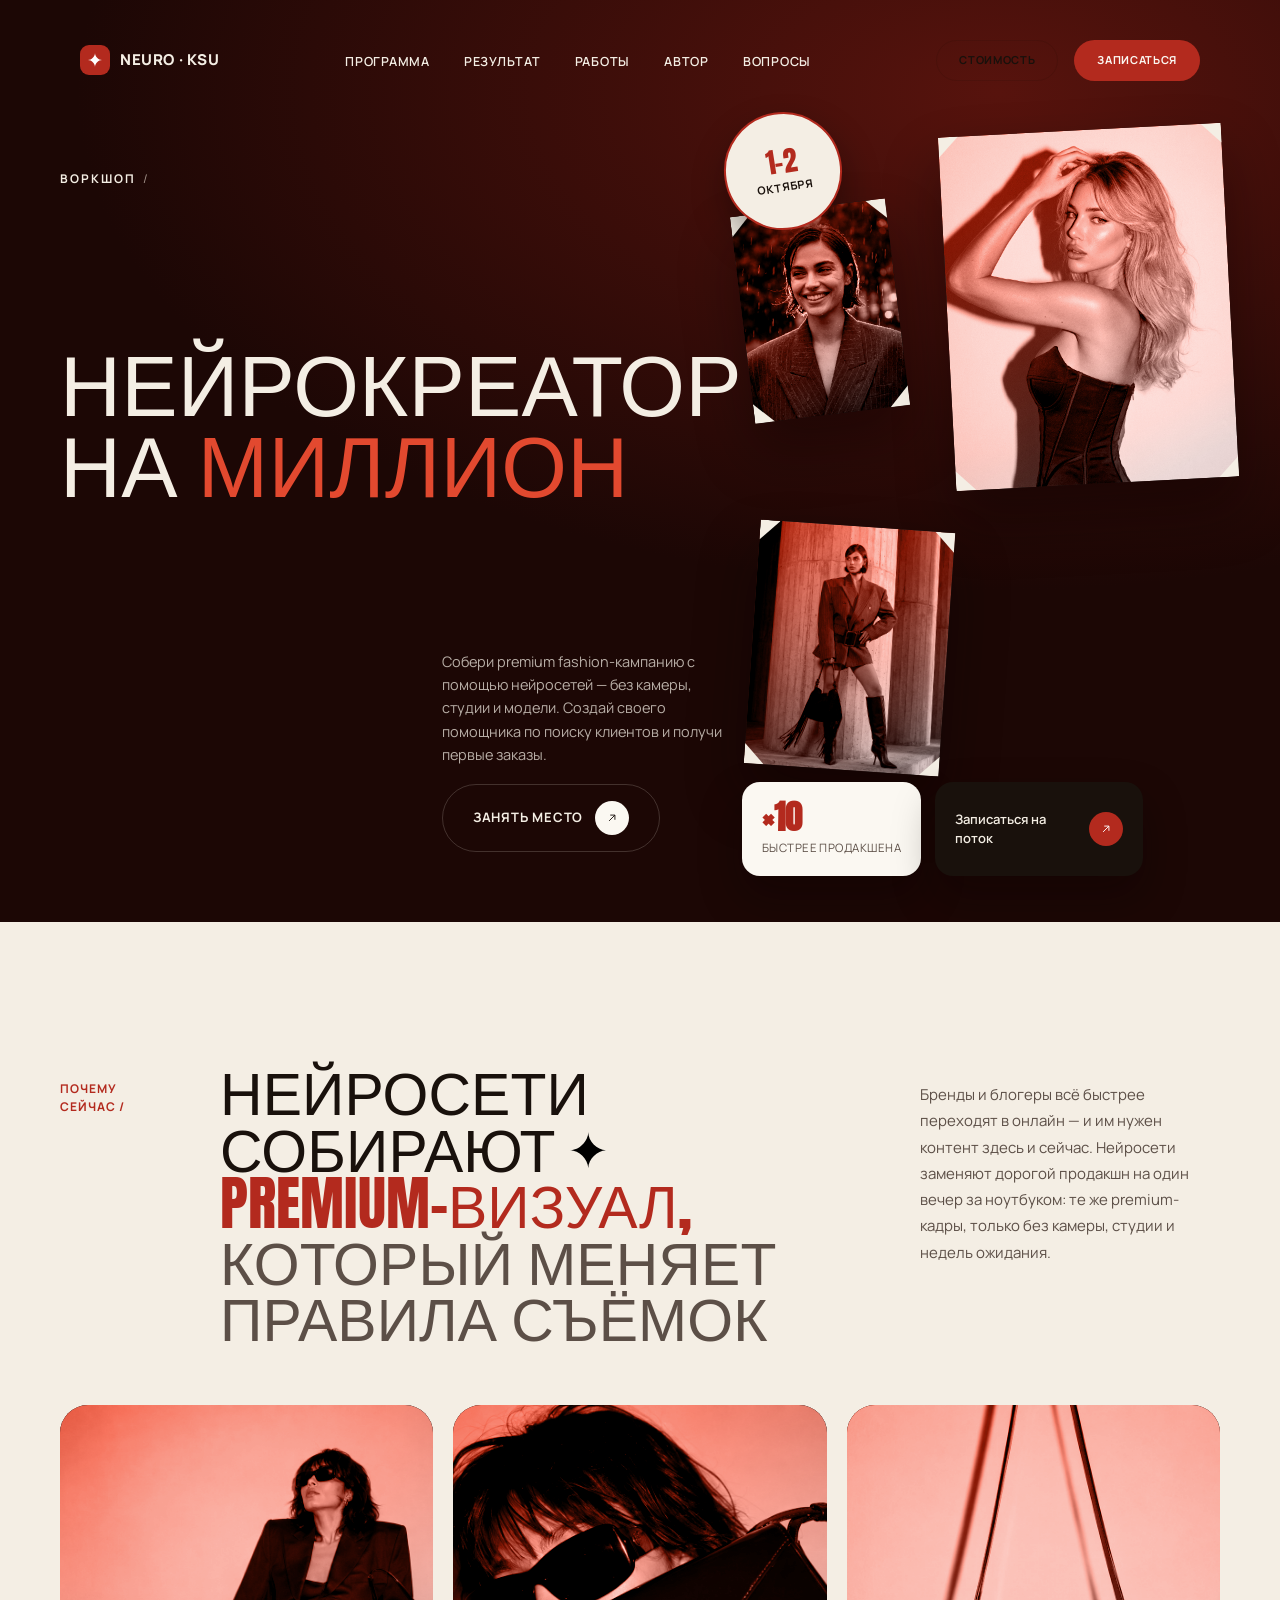
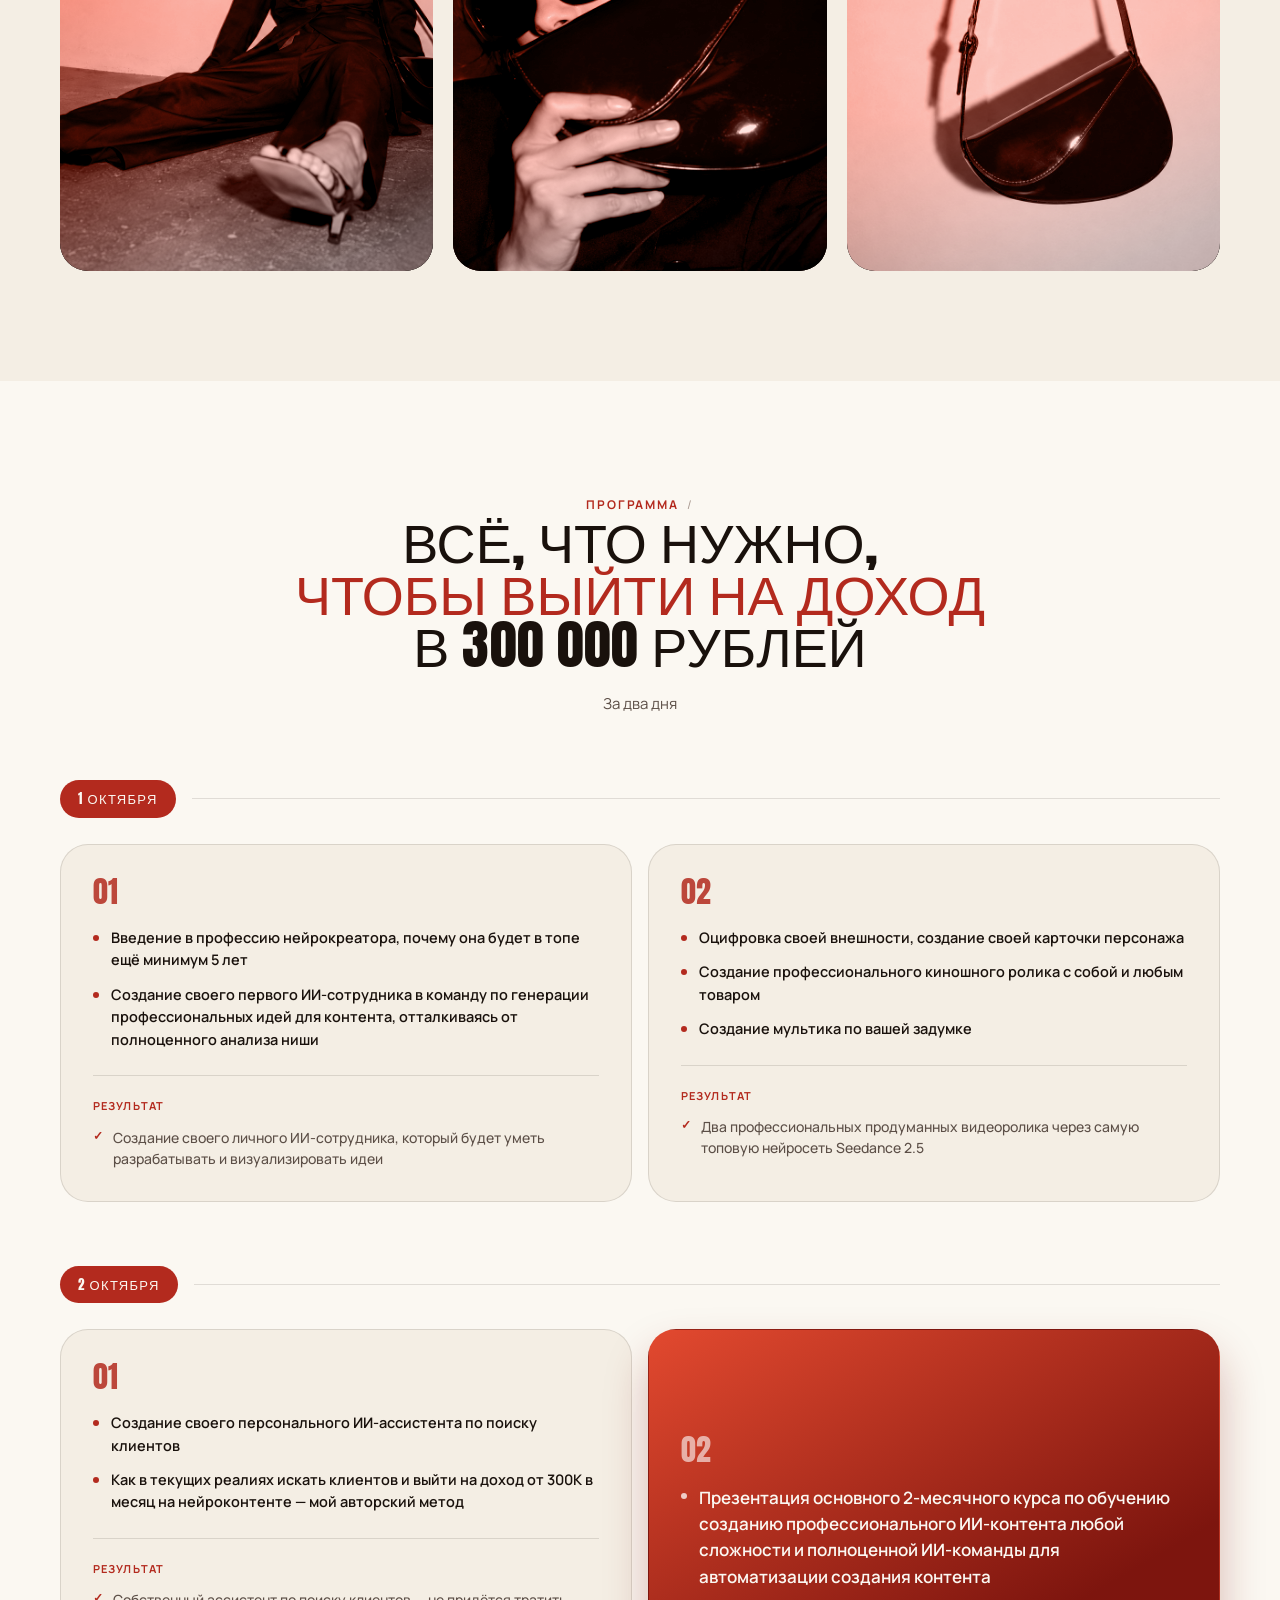
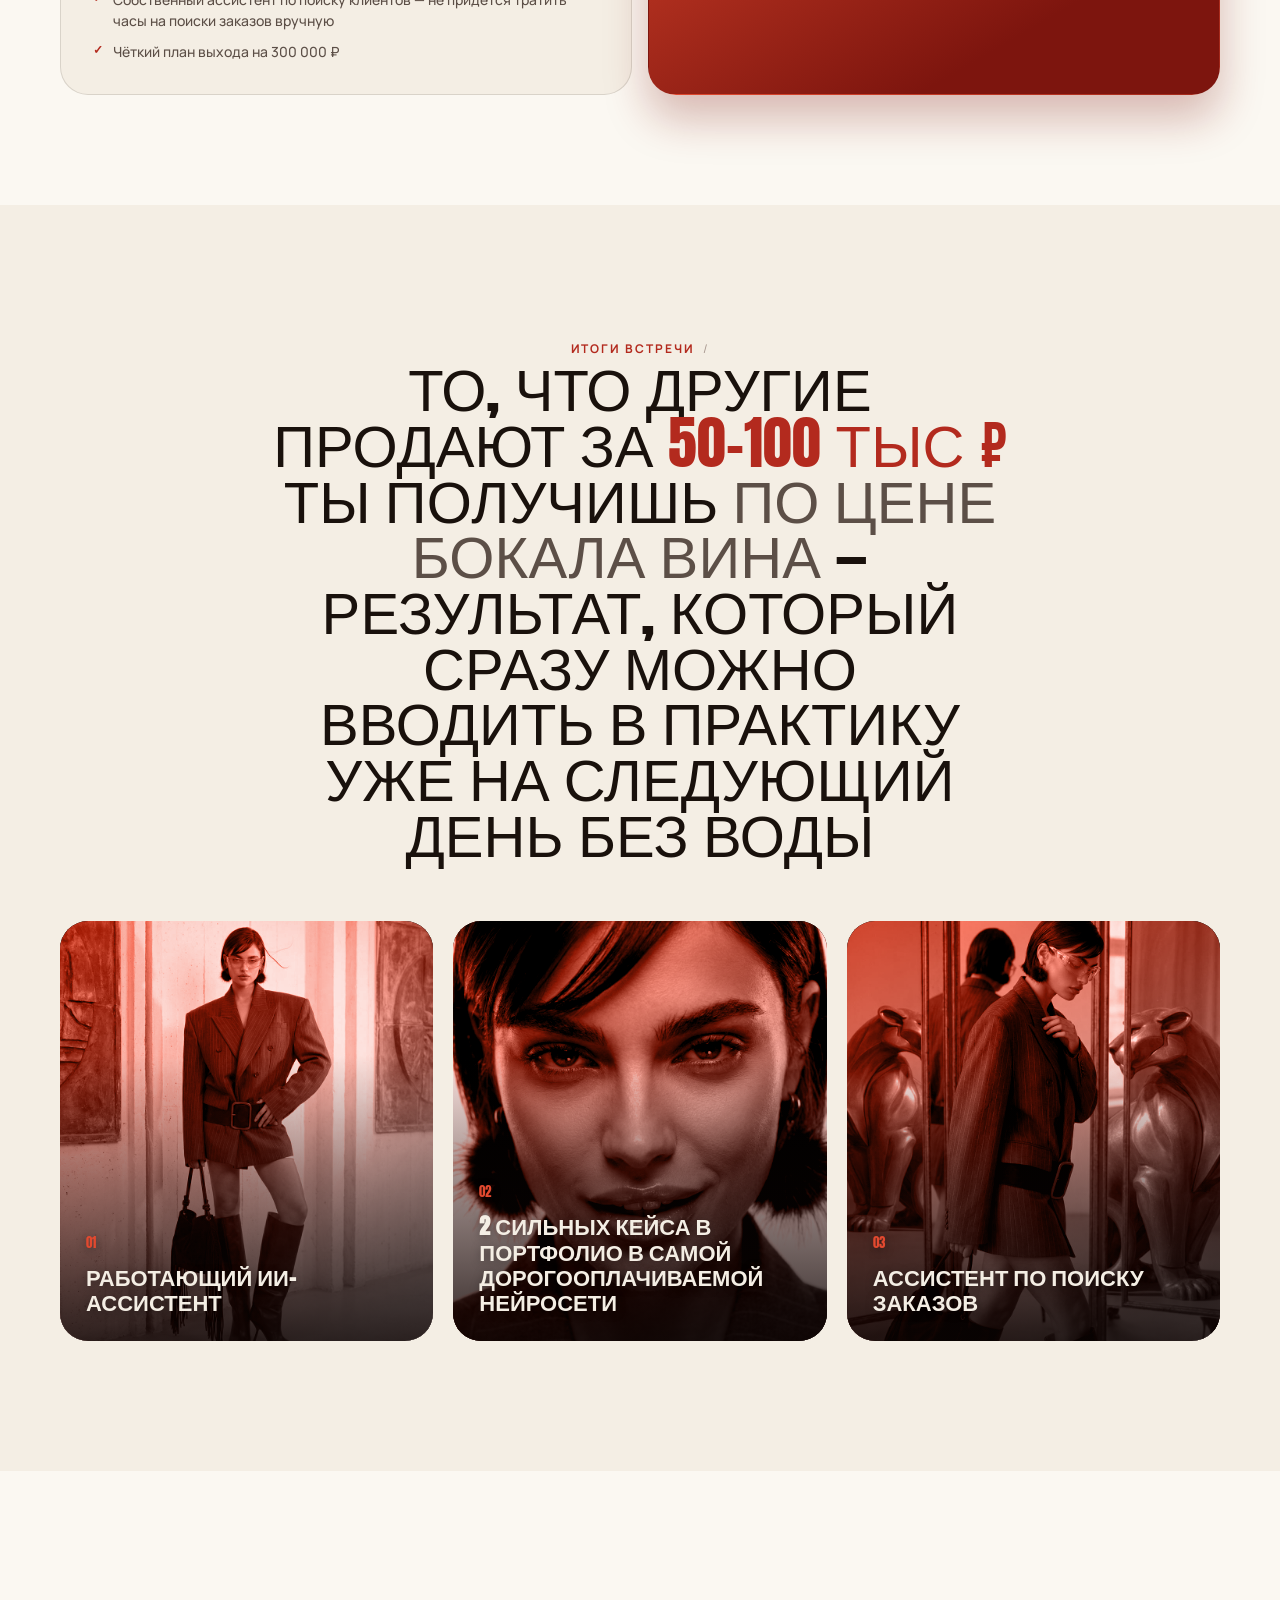
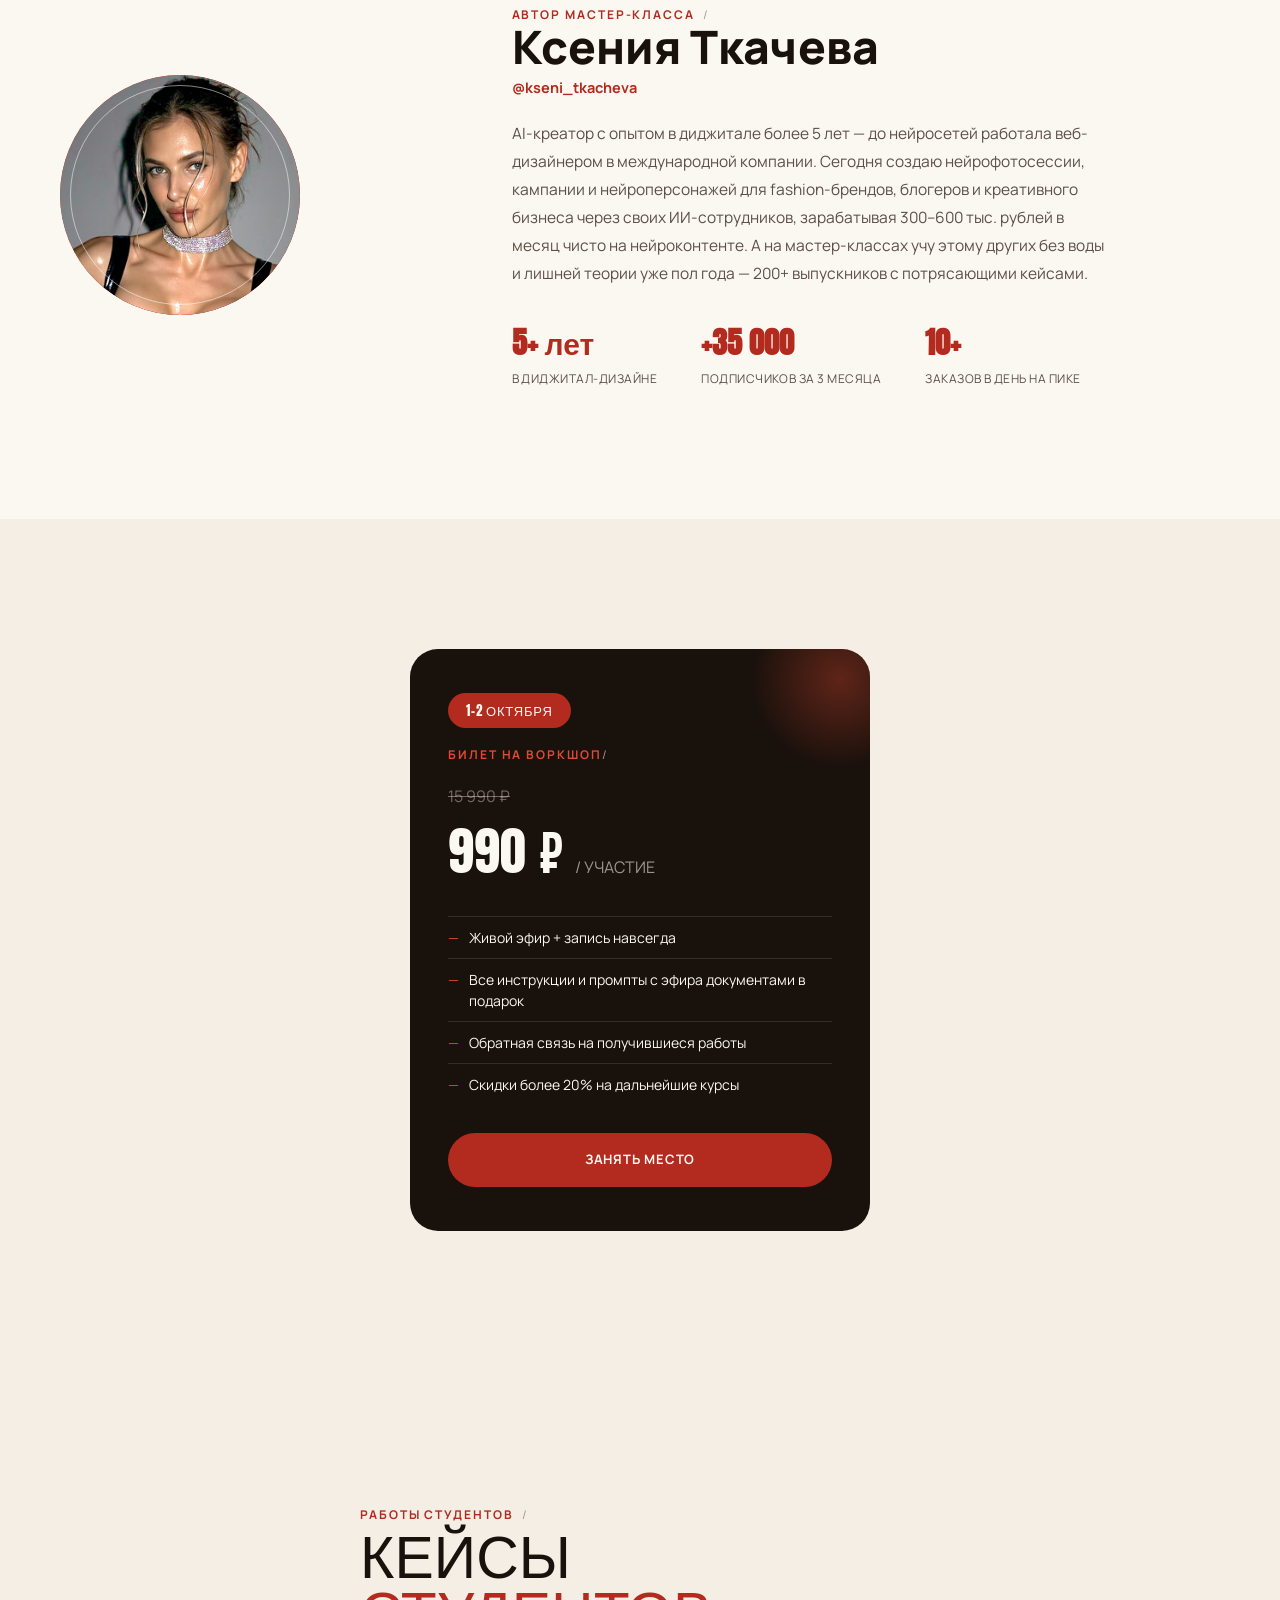
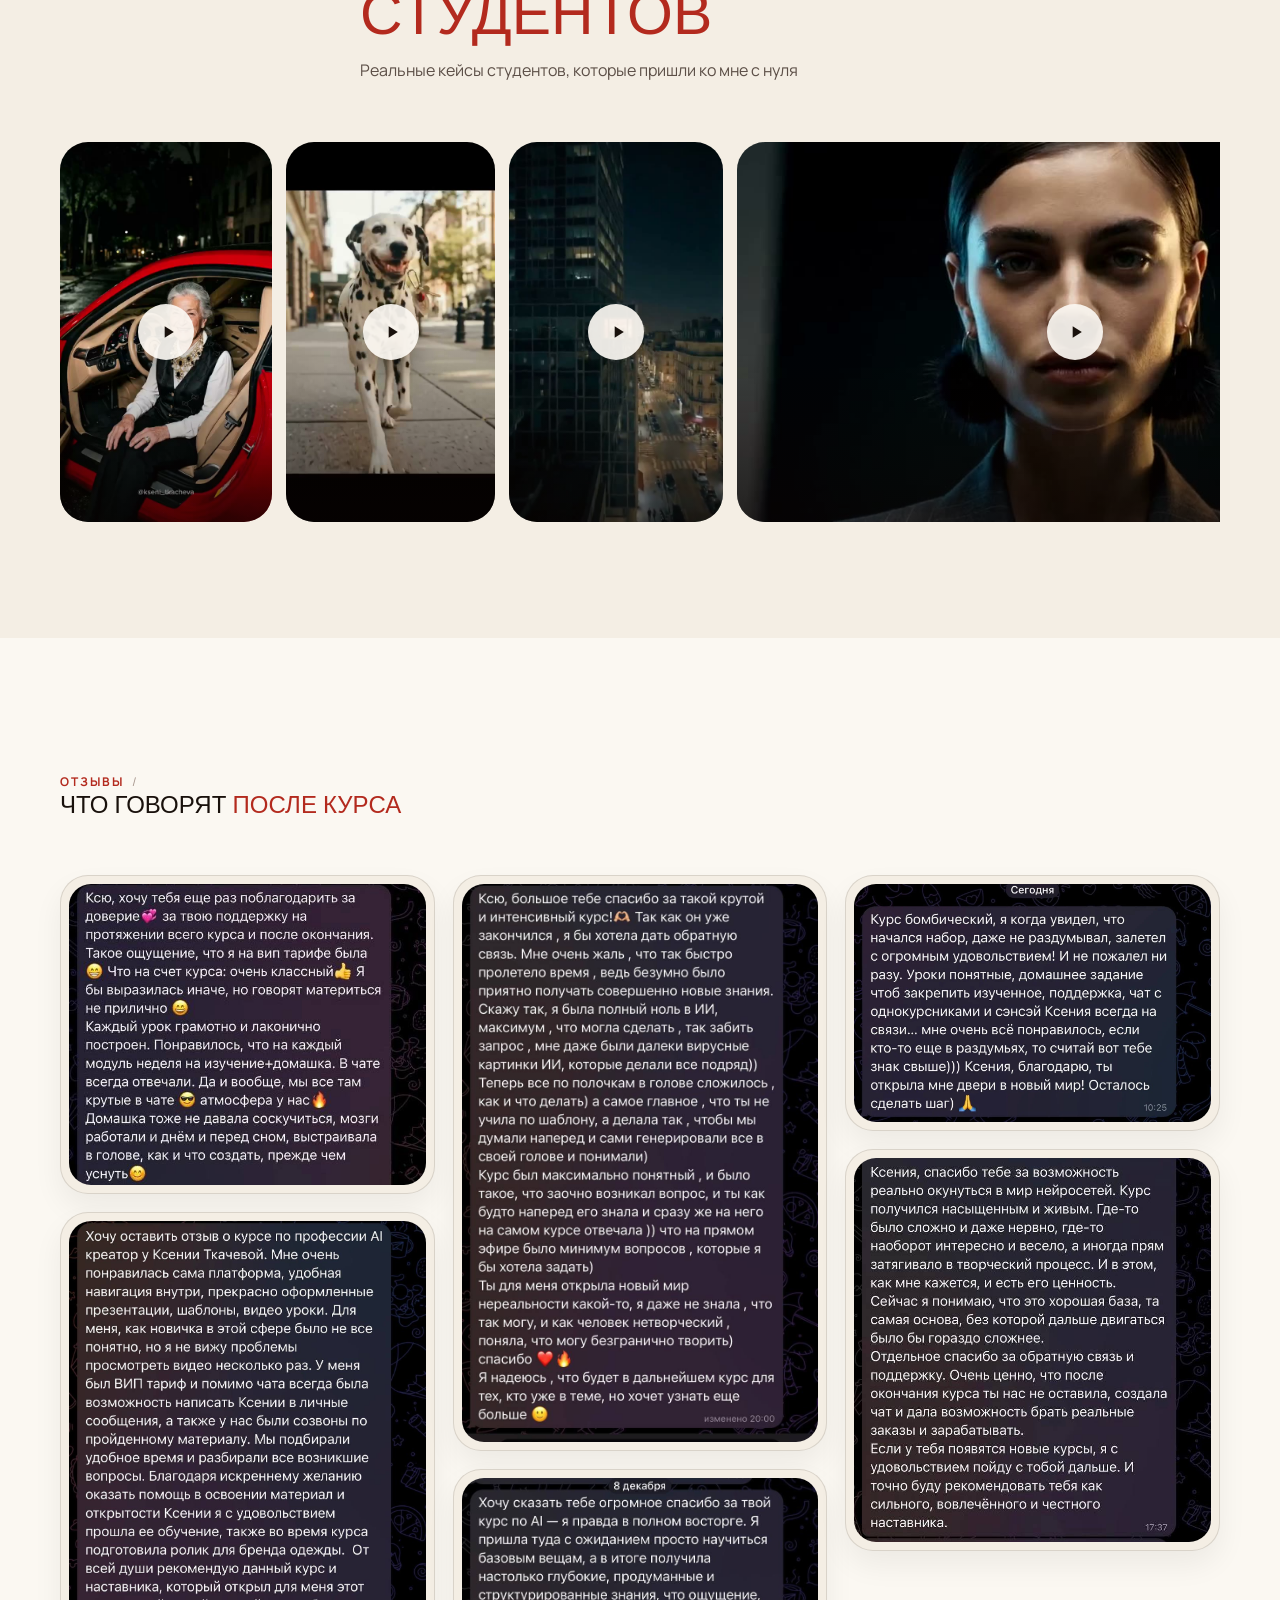
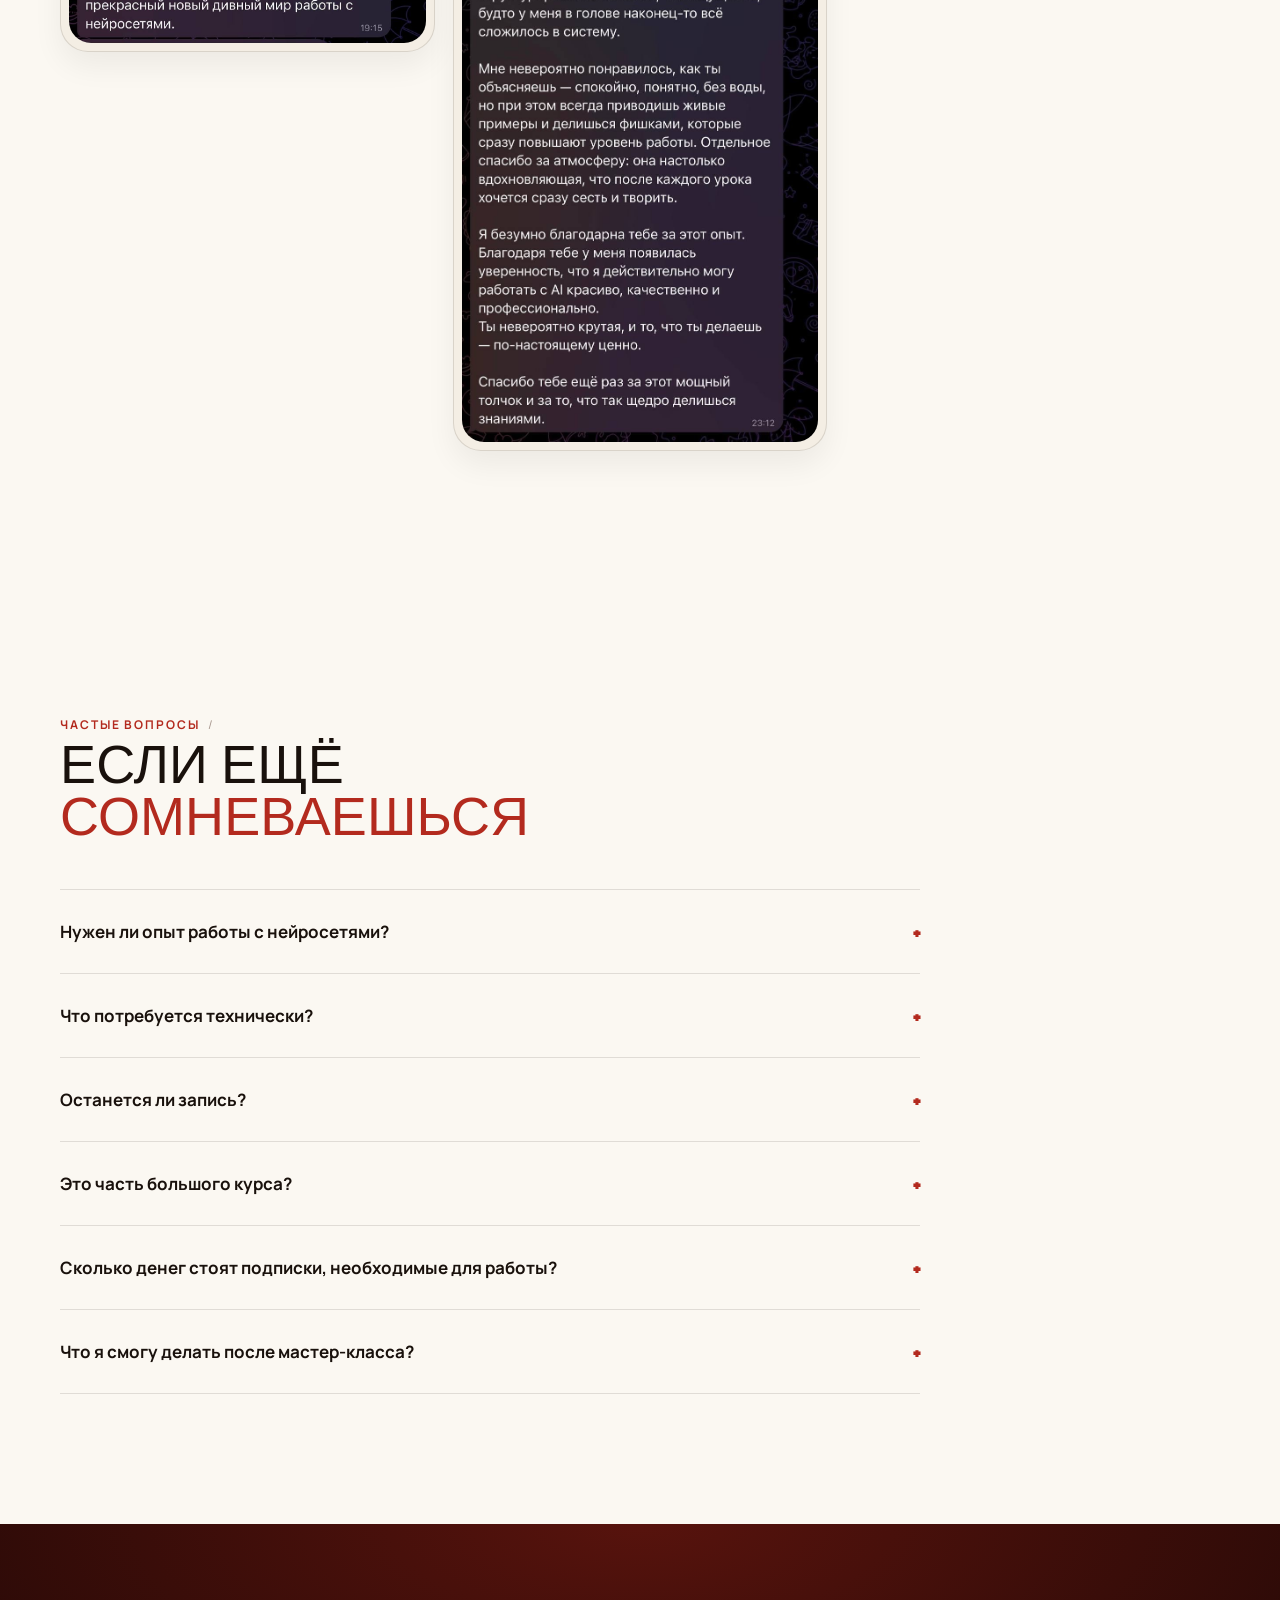
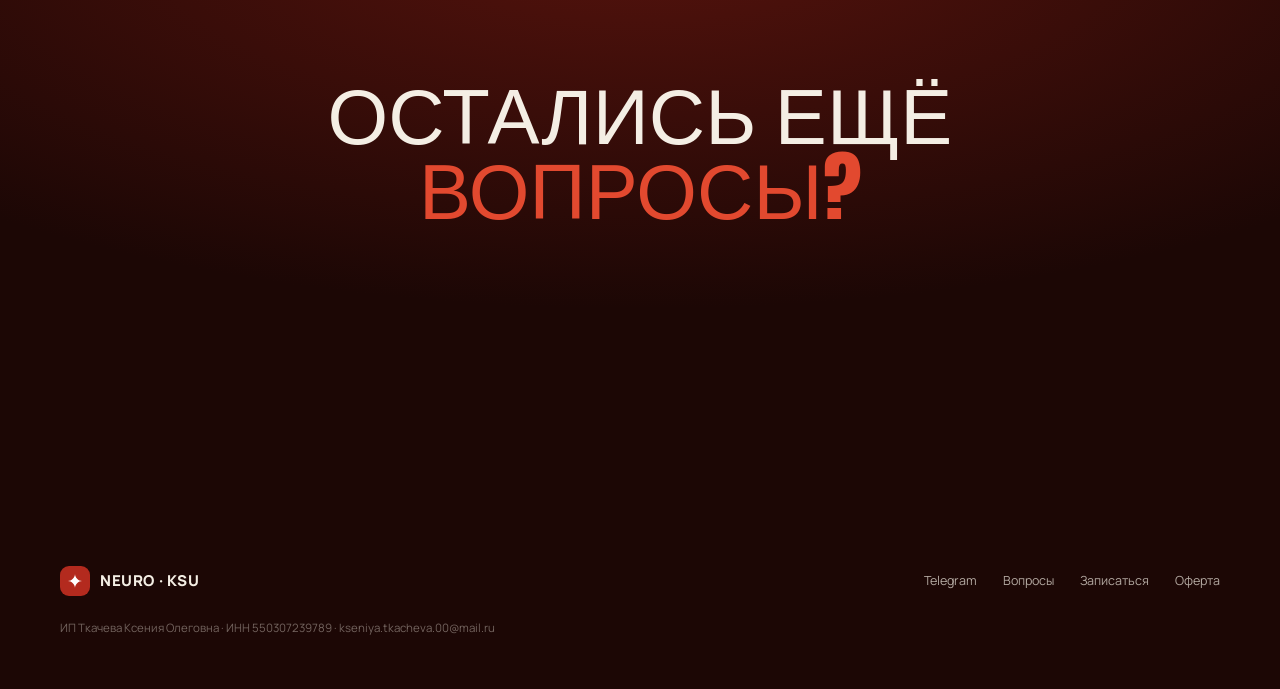
==== commit 1f55131e: "Добавить страницу оферты, обновить футер" ====
--- a/index.html
+++ b/index.html
@@ -361,11 +361,11 @@
         <a href="https://t.me/kseni_tkacheva">Telegram</a>
         <a href="#faq">Вопросы</a>
         <a href="#details">Записаться</a>
+        <a href="oferta.html">Оферта</a>
       </div>
     </div>
     <p class="footer-legal">
-      ИП Ткачева Ксения Олеговна · ИНН 550307239789 · kseniya.tkacheva.00@mail.ru<br>
-      Публичная оферта и политика конфиденциальности предоставляются по запросу.
+      ИП Ткачева Ксения Олеговна · ИНН 550307239789 · kseniya.tkacheva.00@mail.ru
     </p>
   </div>
 </footer>
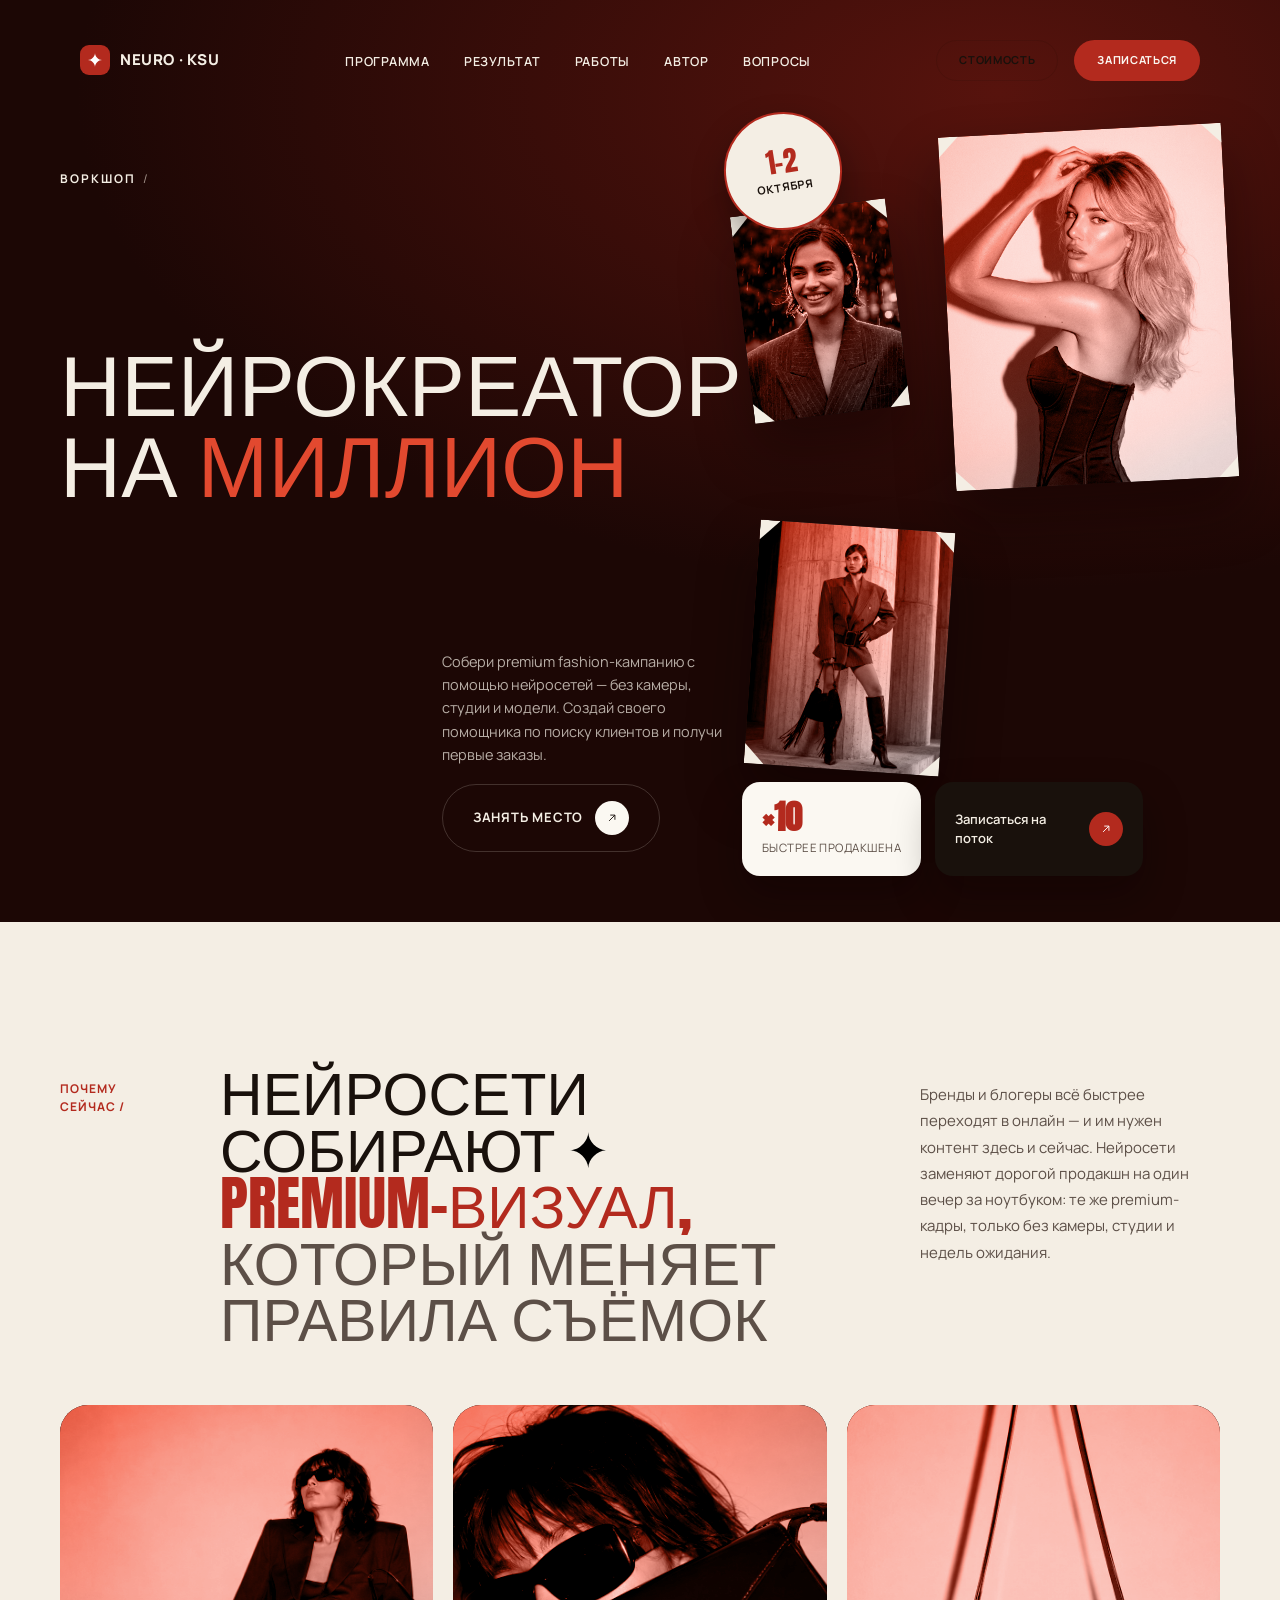
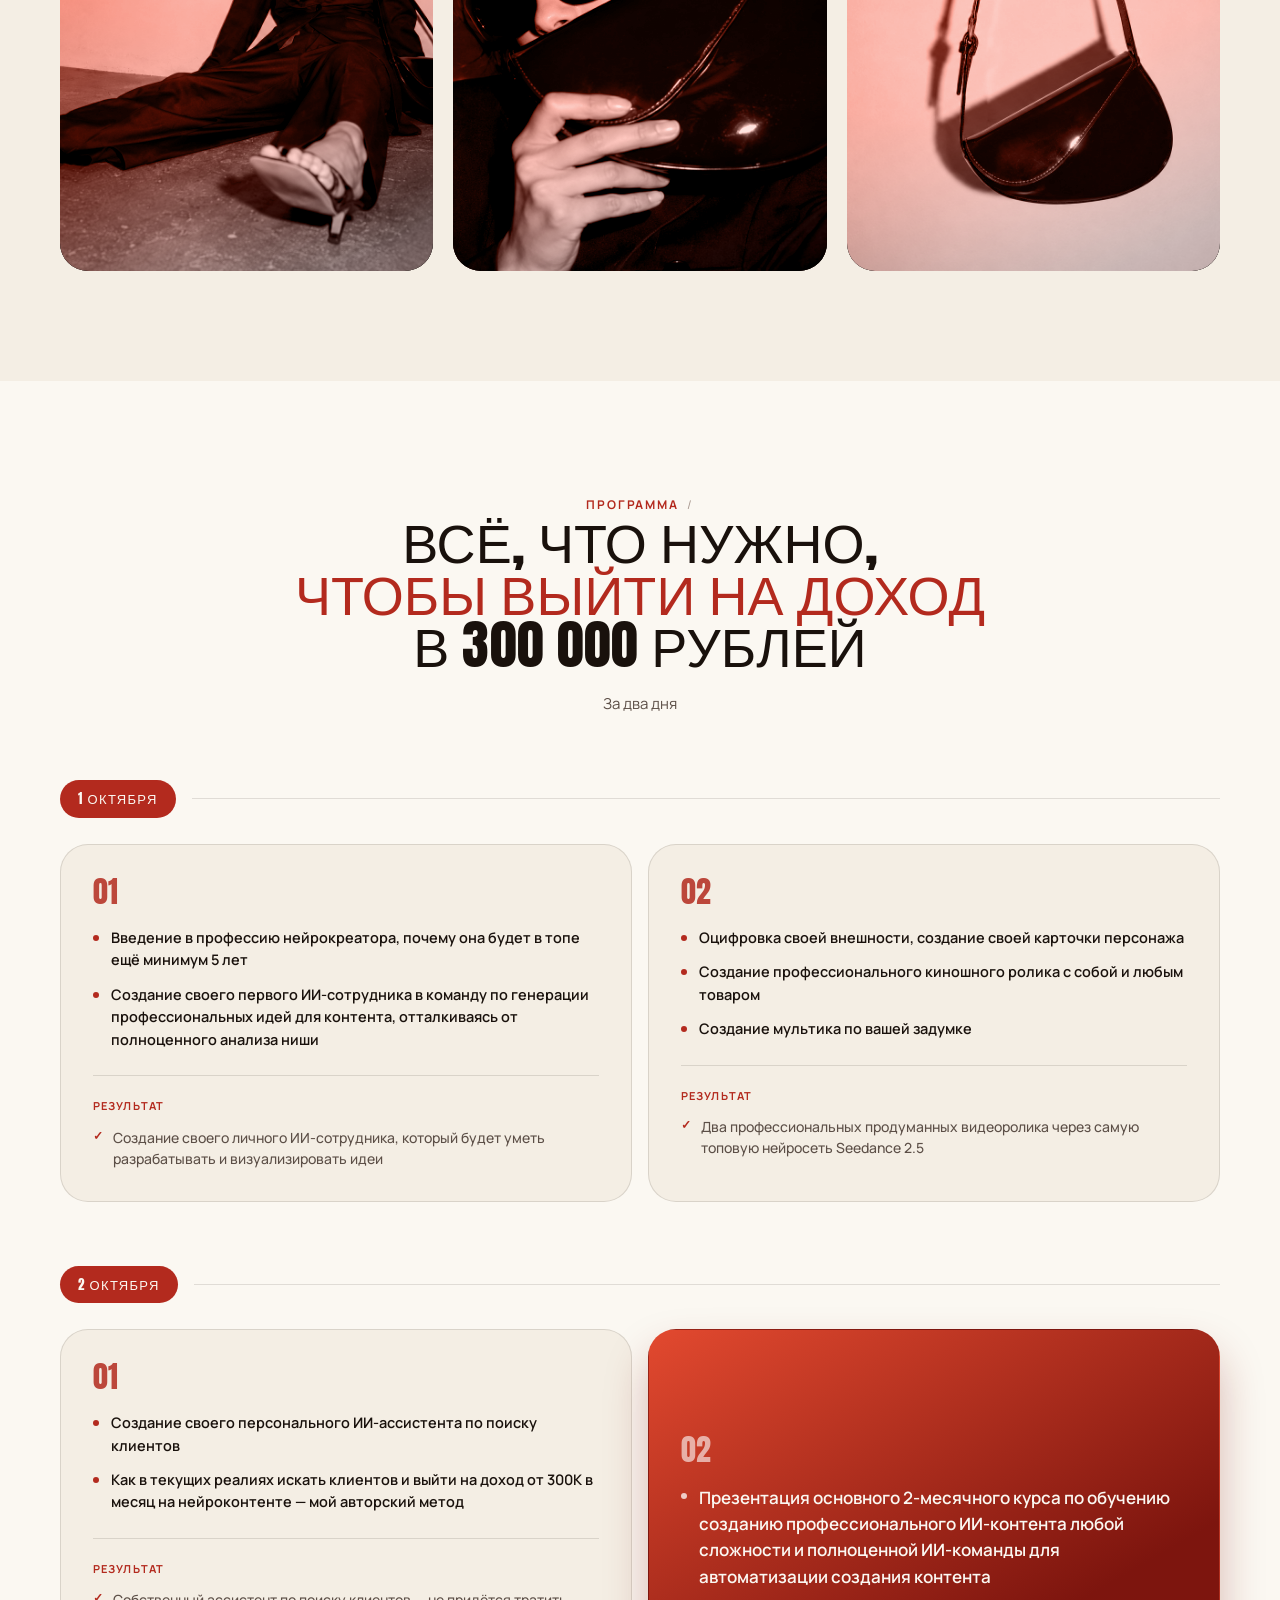
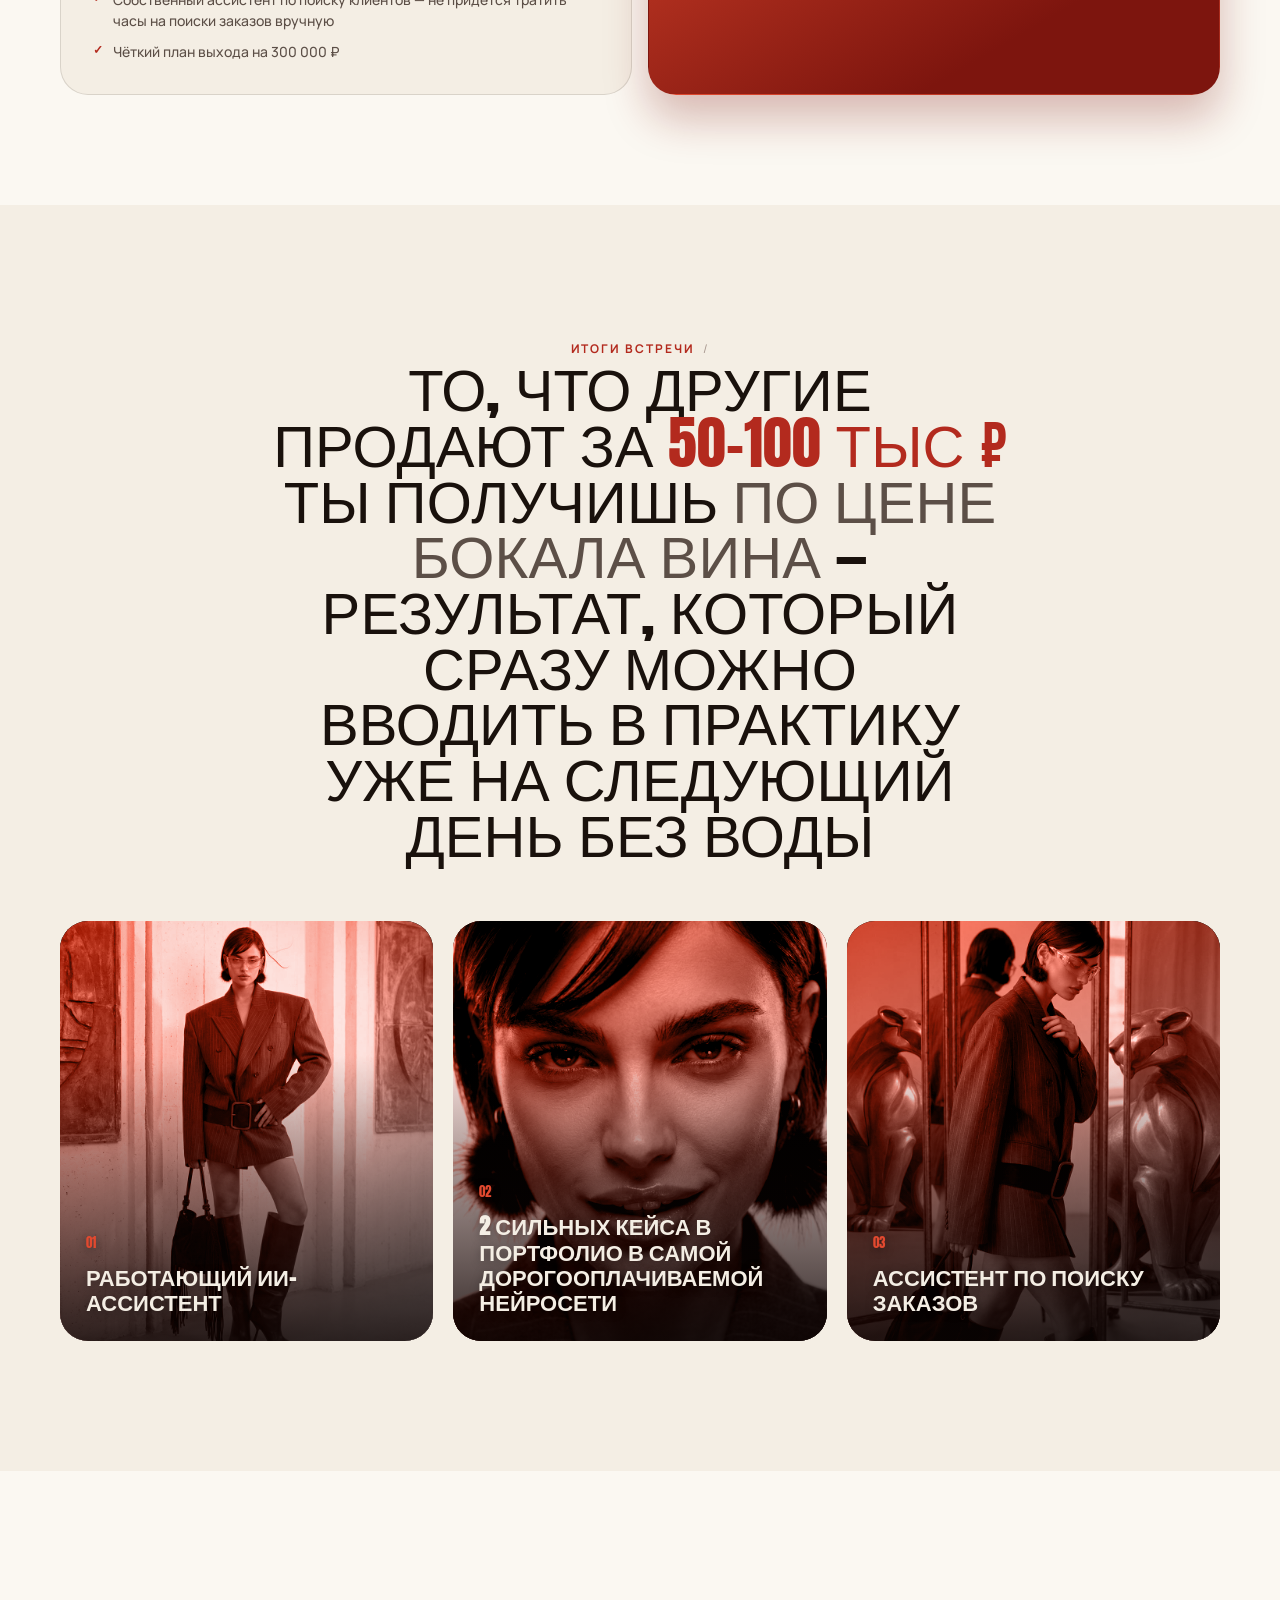
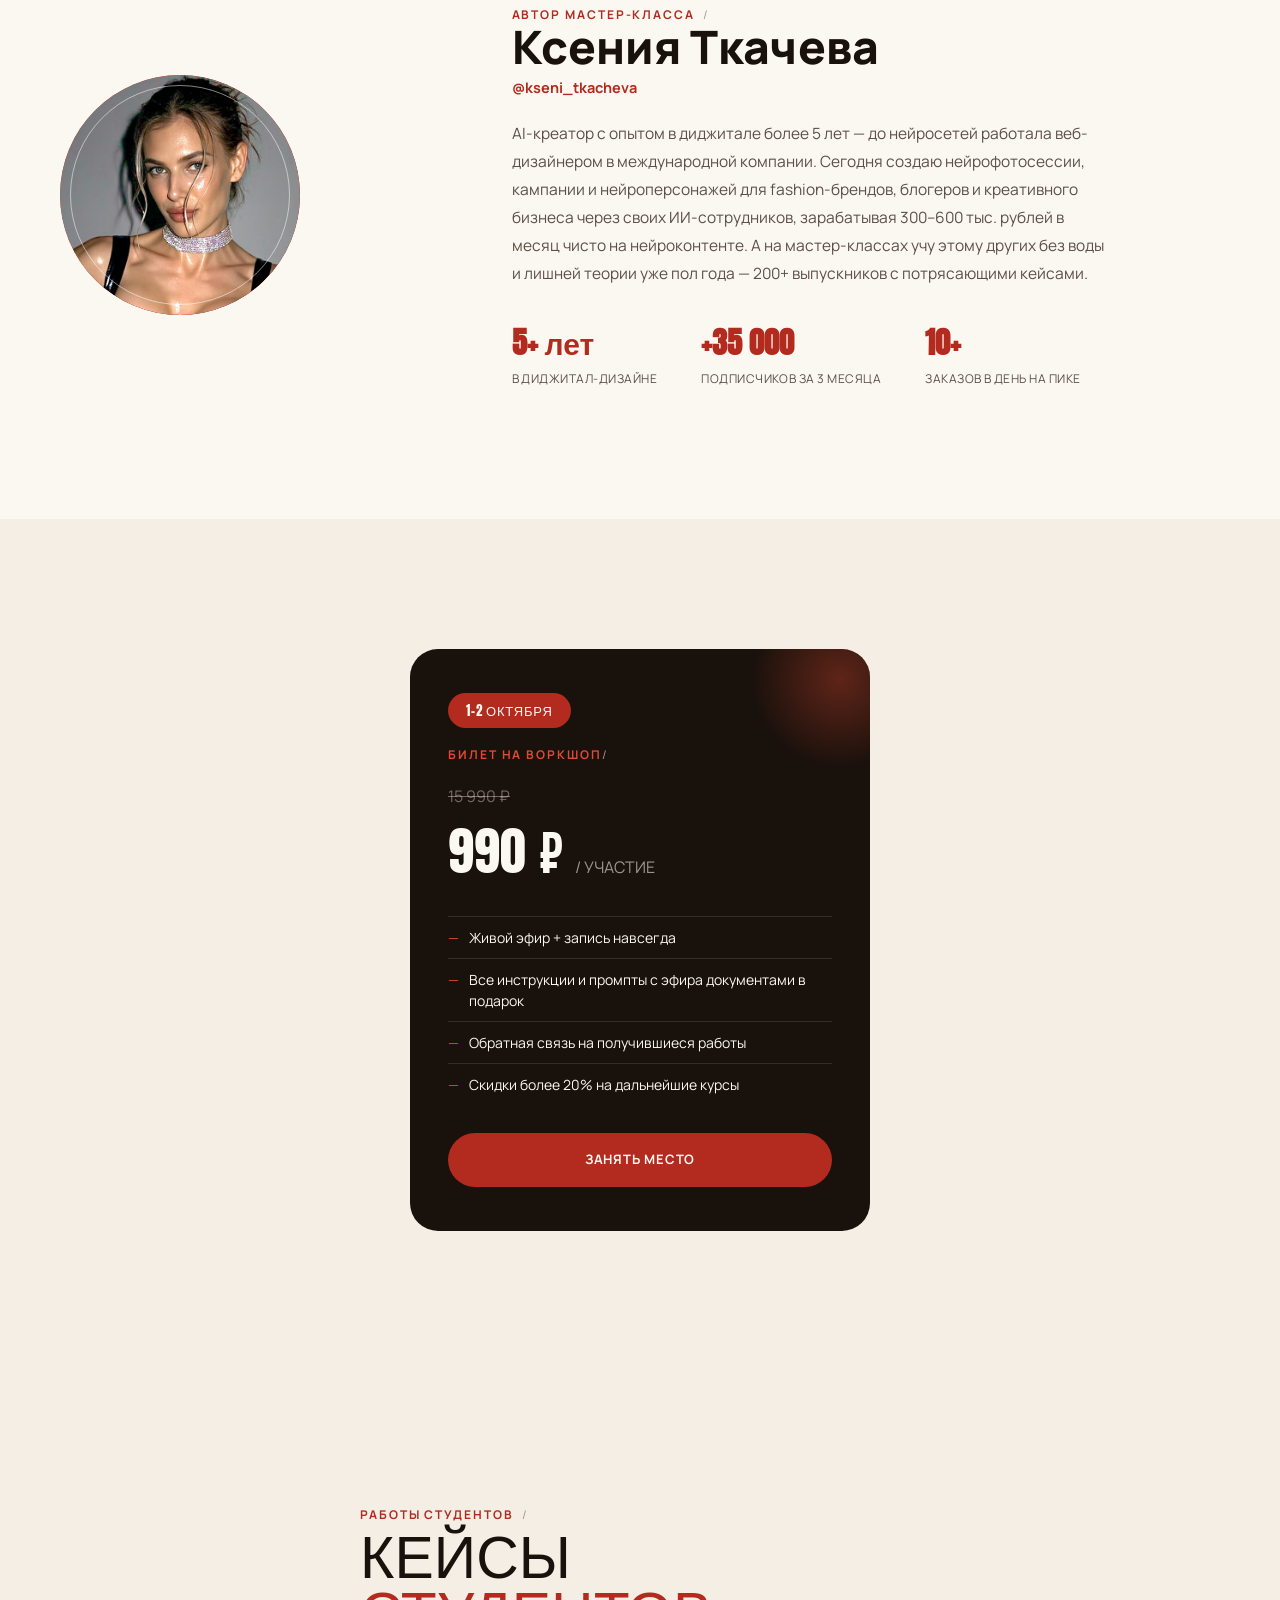
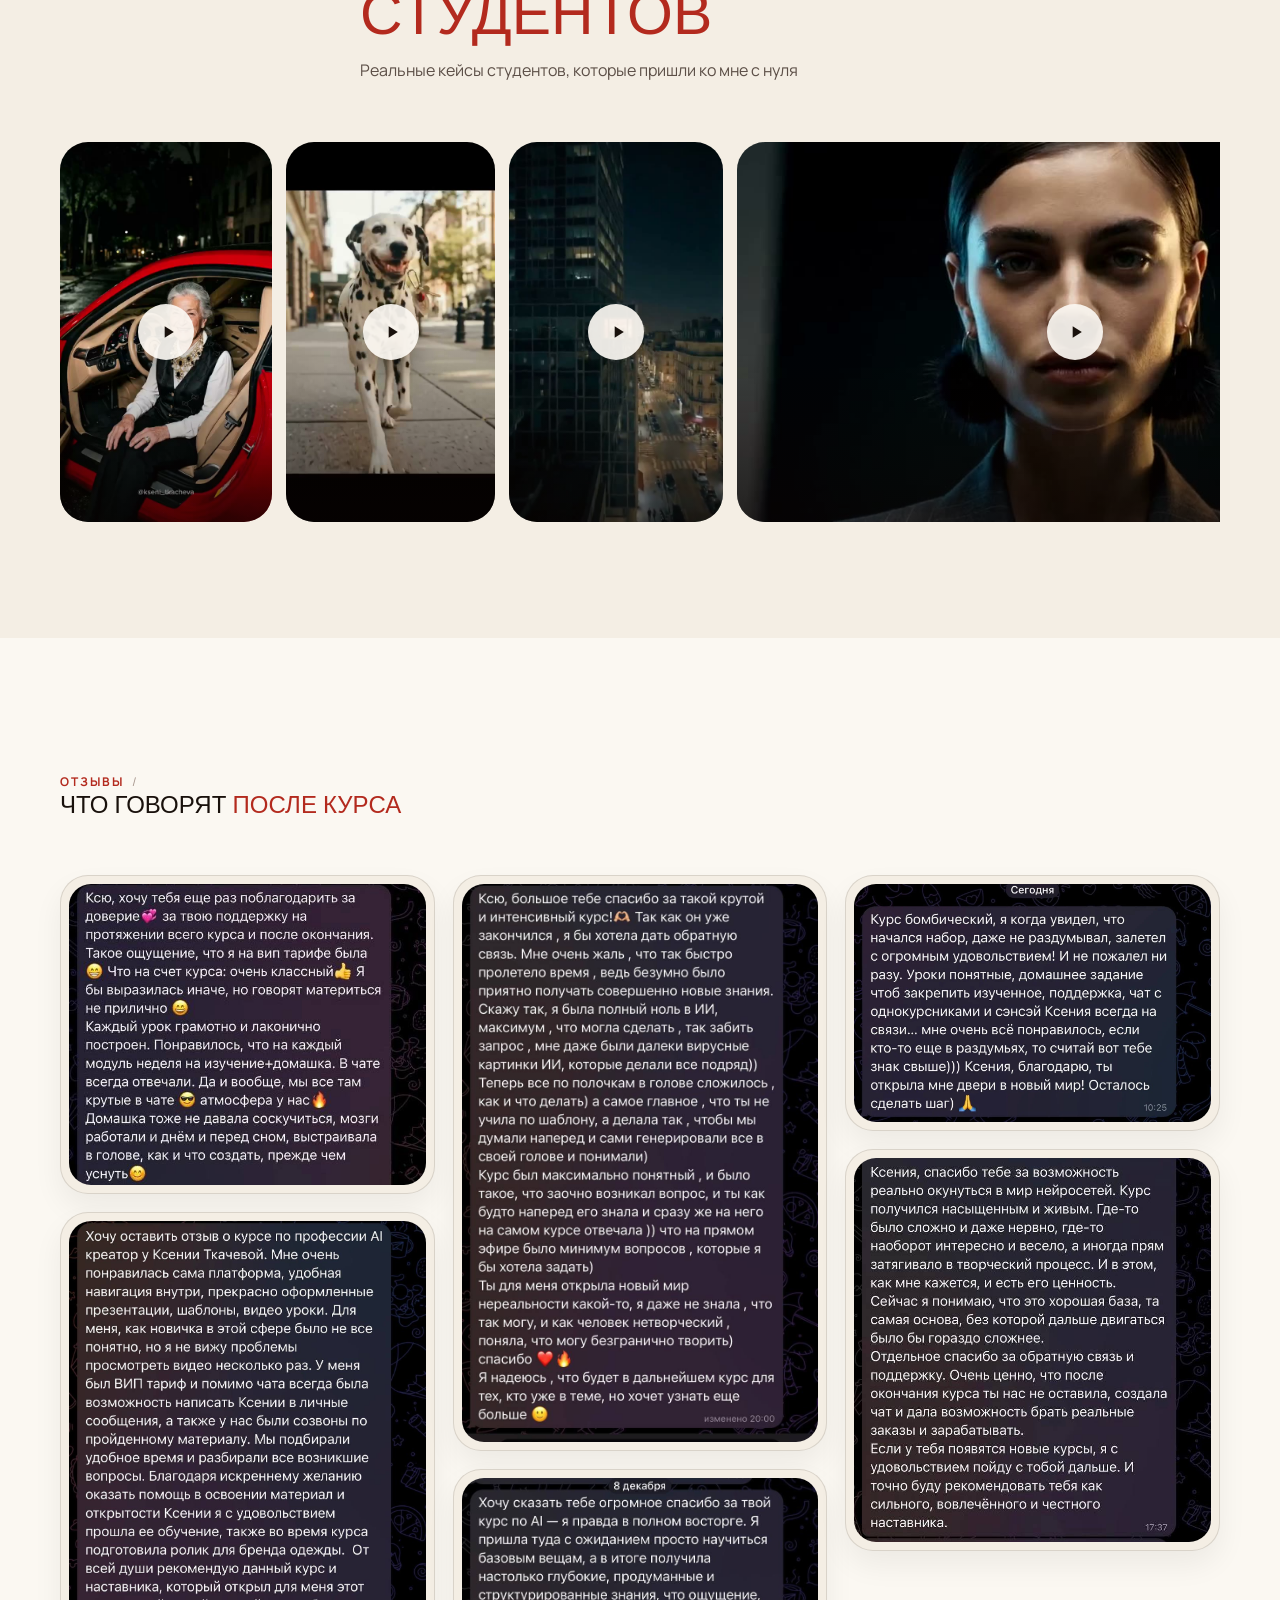
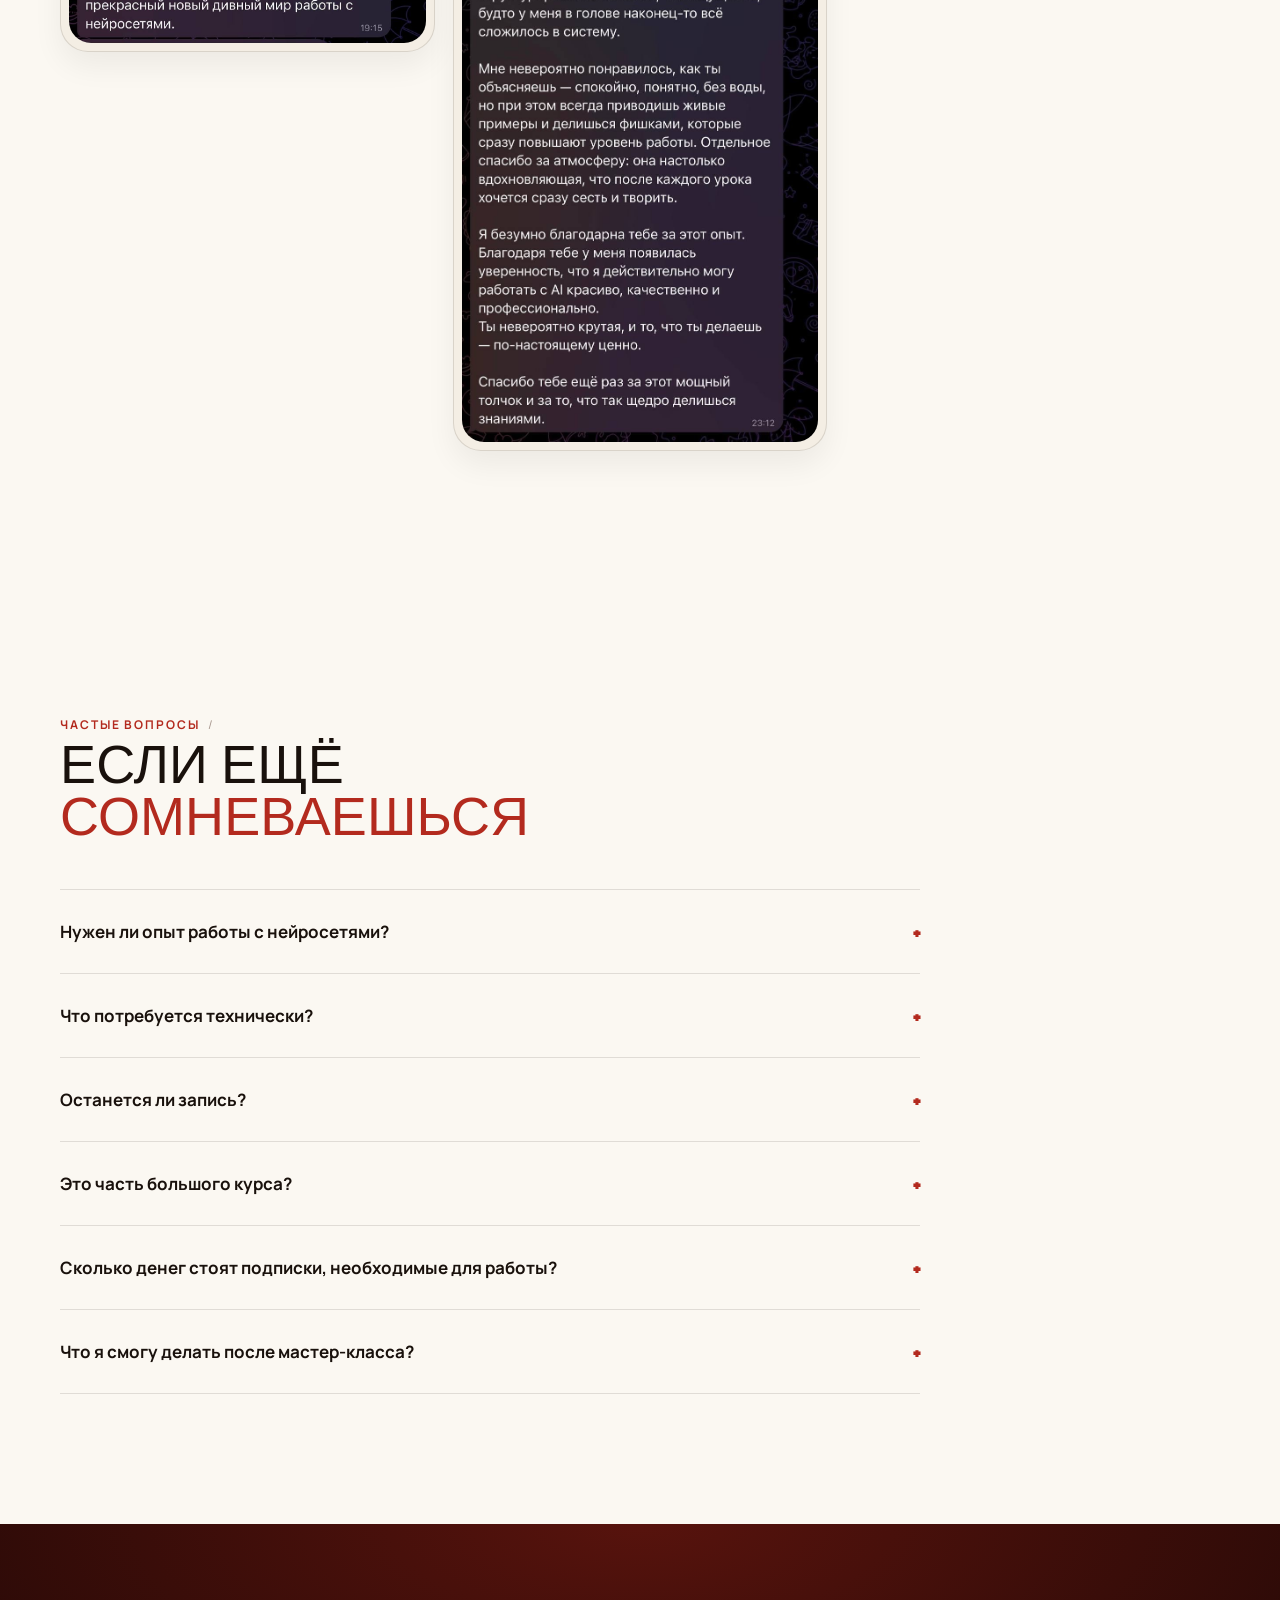
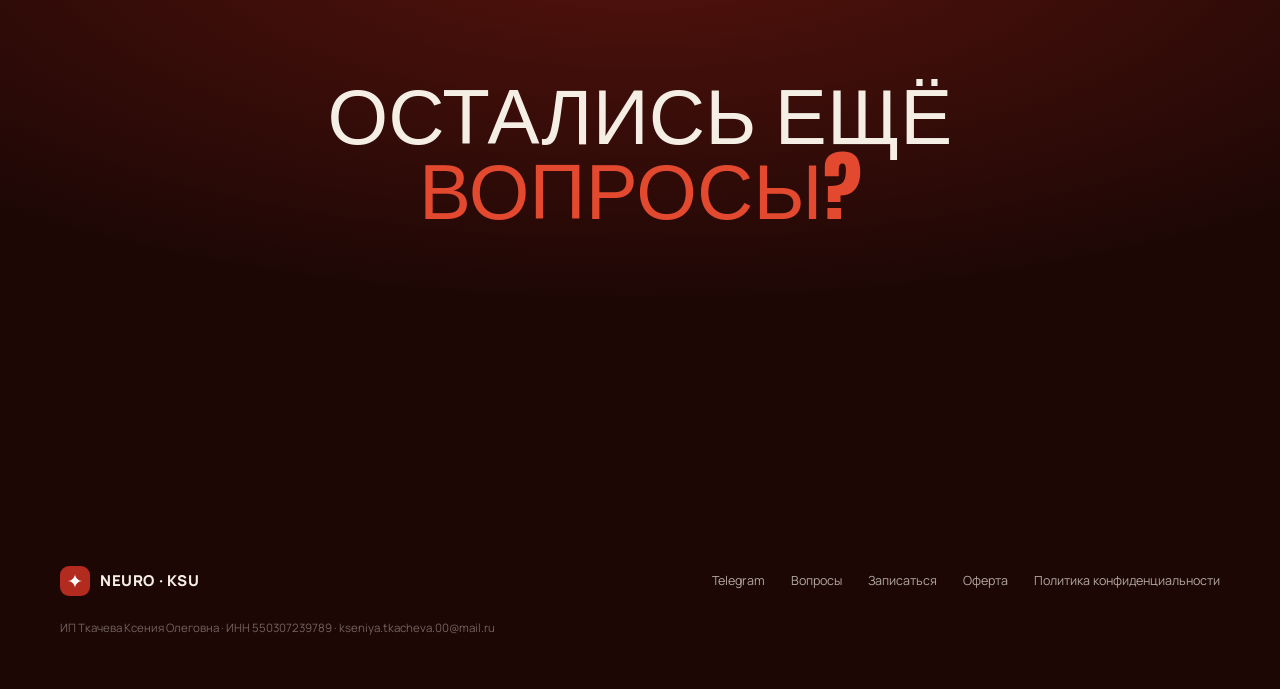
==== commit c5dcd1b1: "Добавить страницу политики конфиденциальности" ====
--- a/index.html
+++ b/index.html
@@ -362,6 +362,7 @@
         <a href="#faq">Вопросы</a>
         <a href="#details">Записаться</a>
         <a href="oferta.html">Оферта</a>
+        <a href="privacy.html">Политика конфиденциальности</a>
       </div>
     </div>
     <p class="footer-legal">
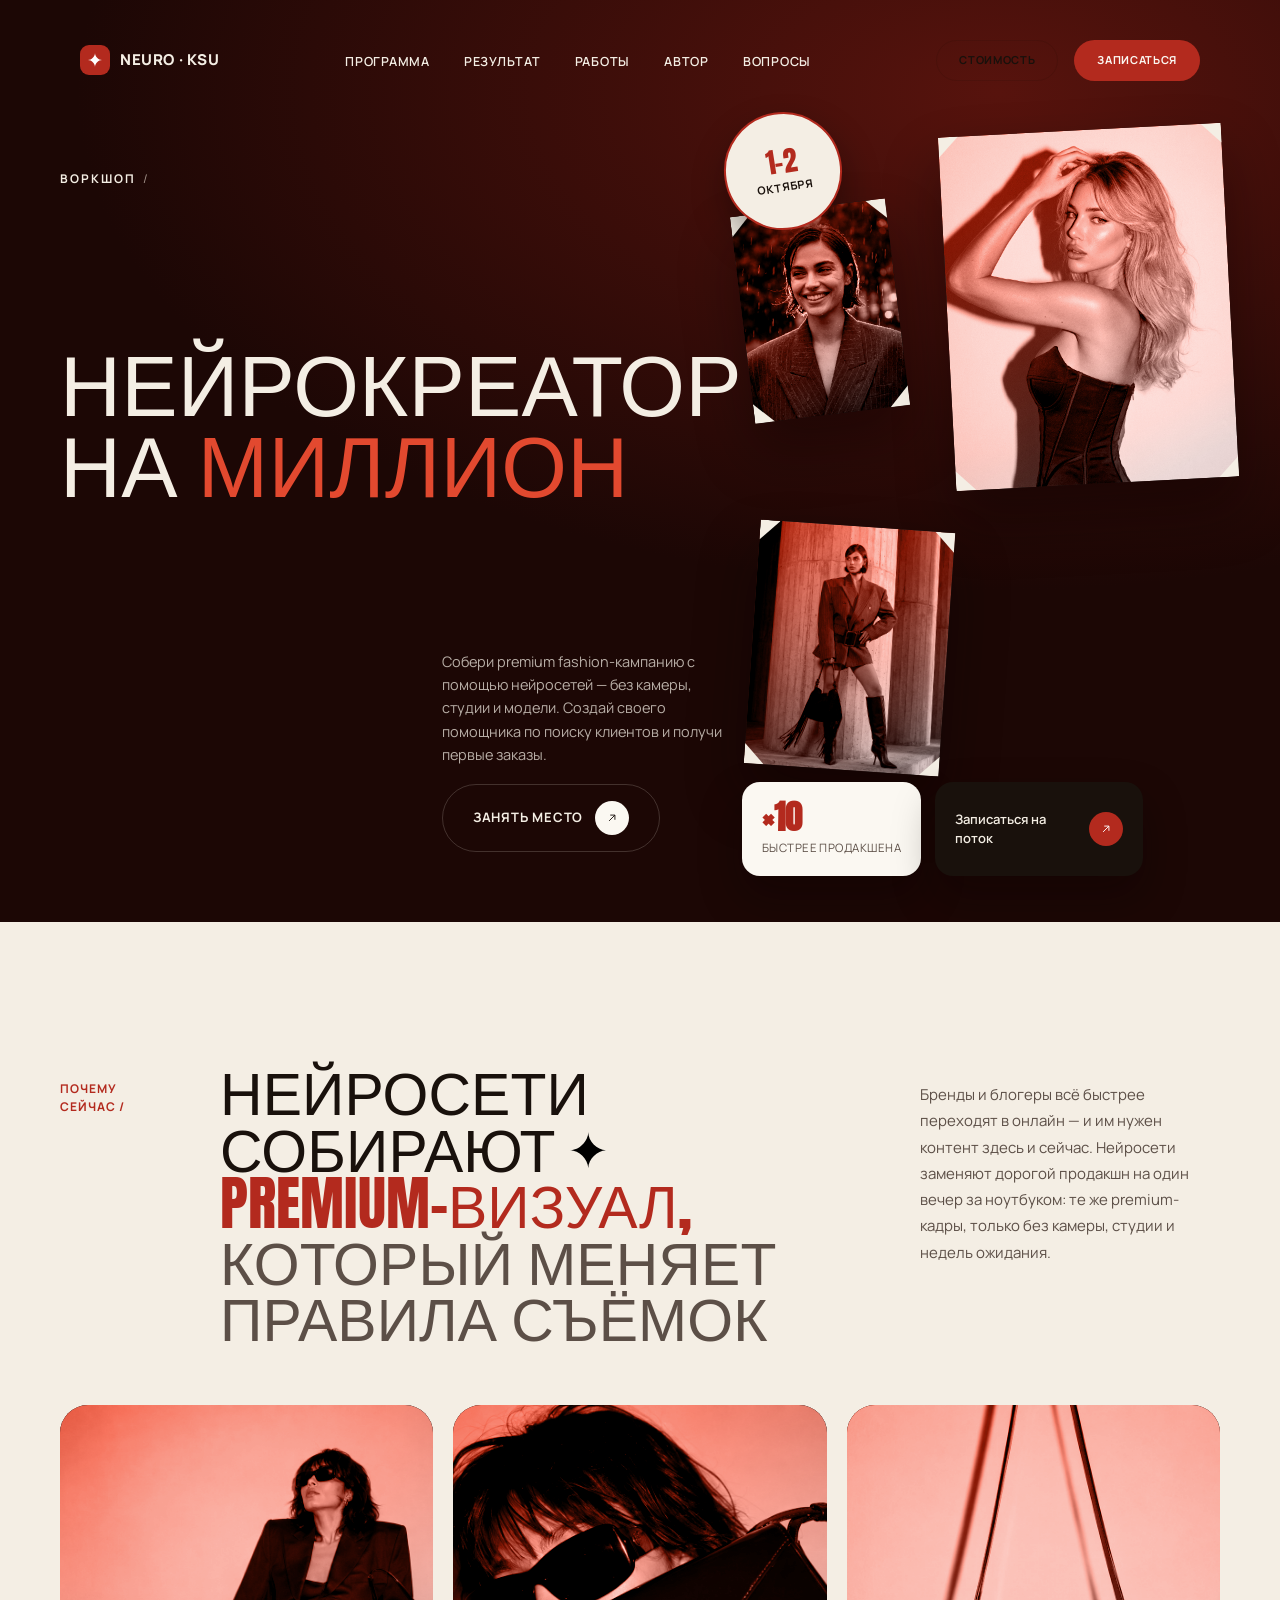
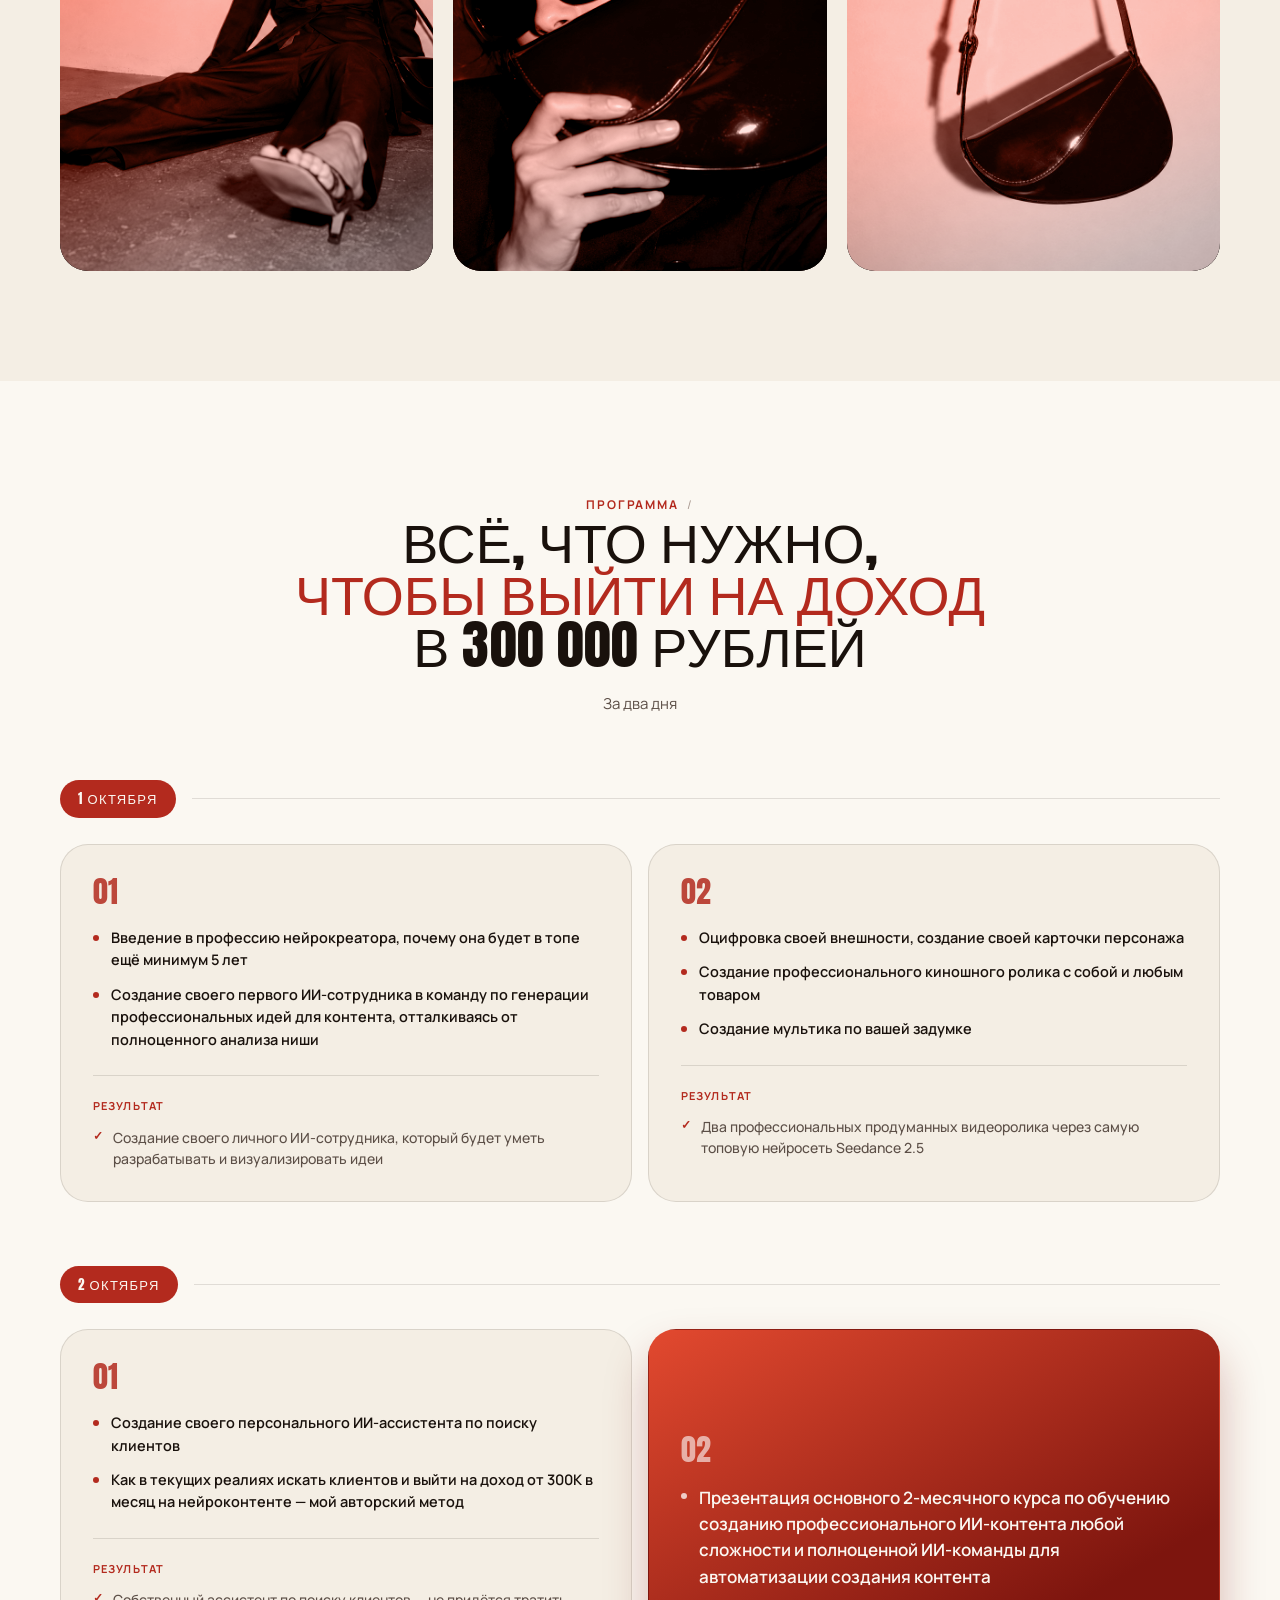
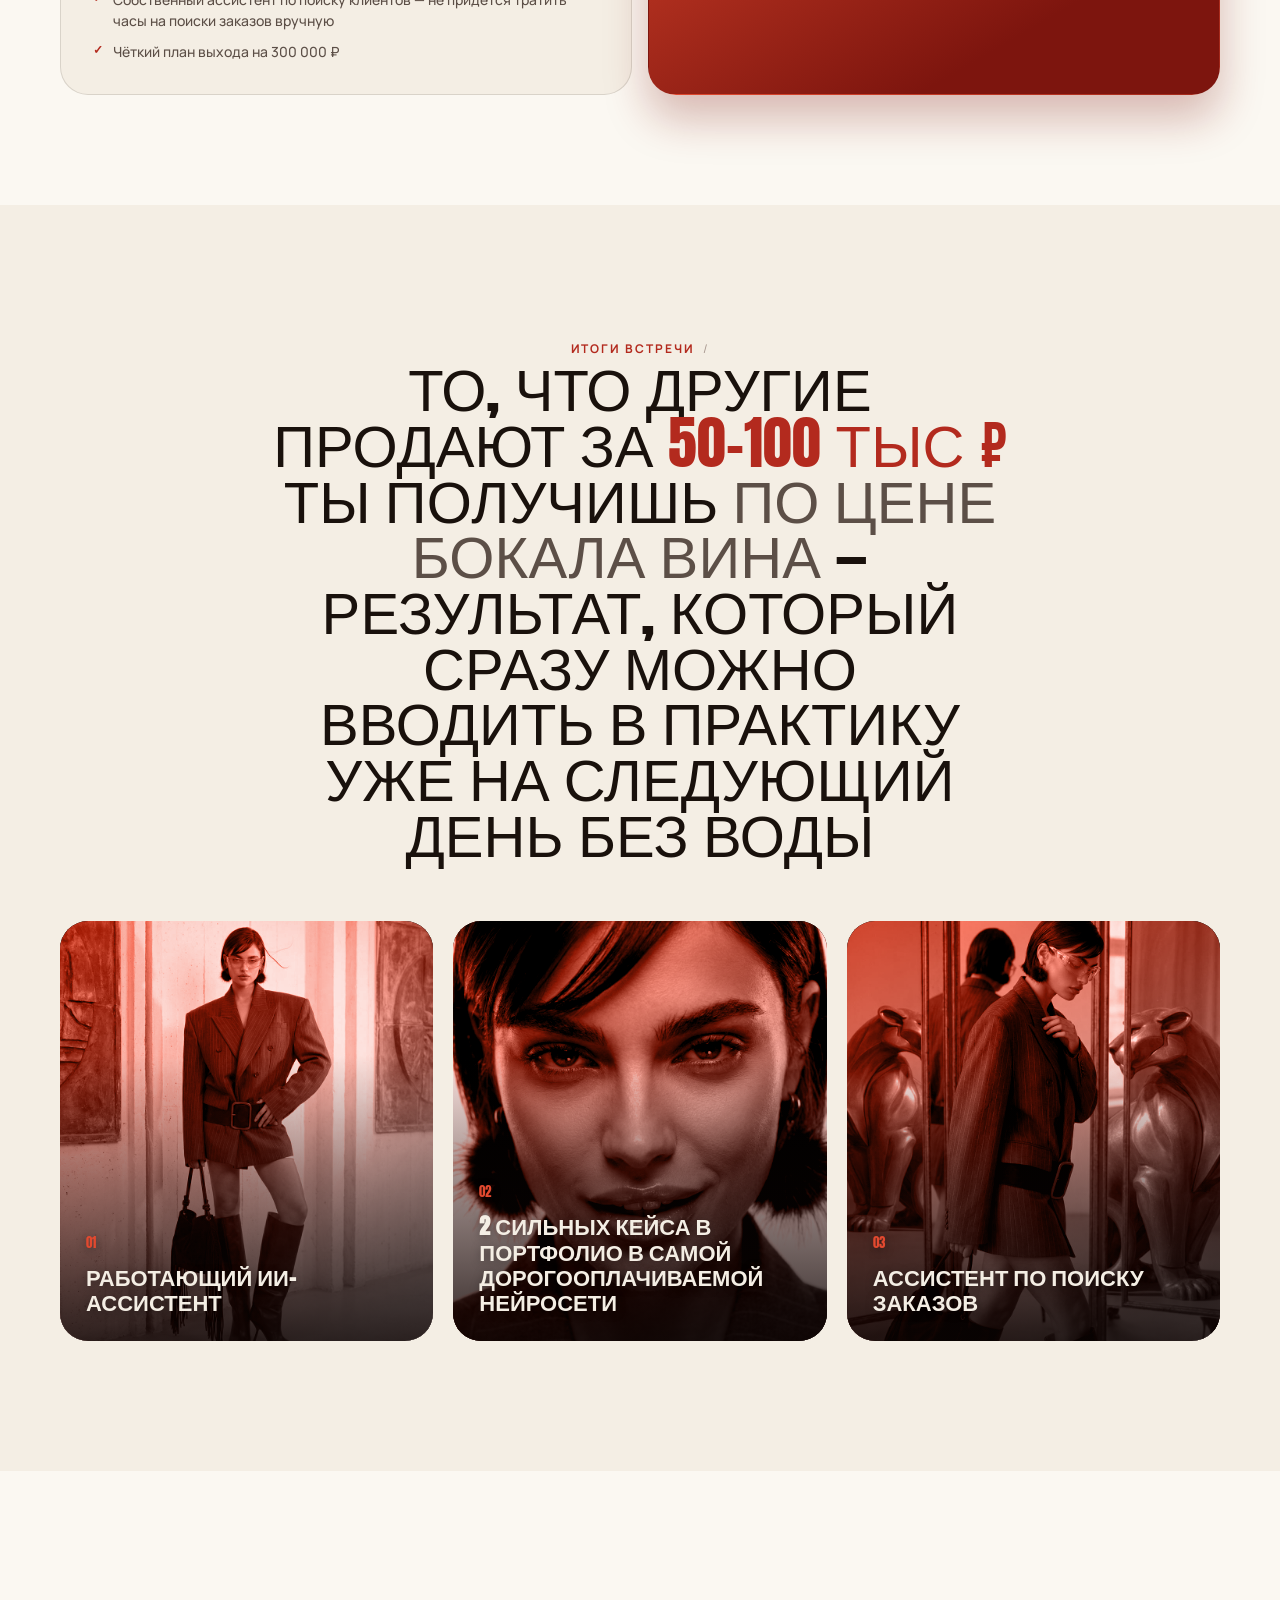
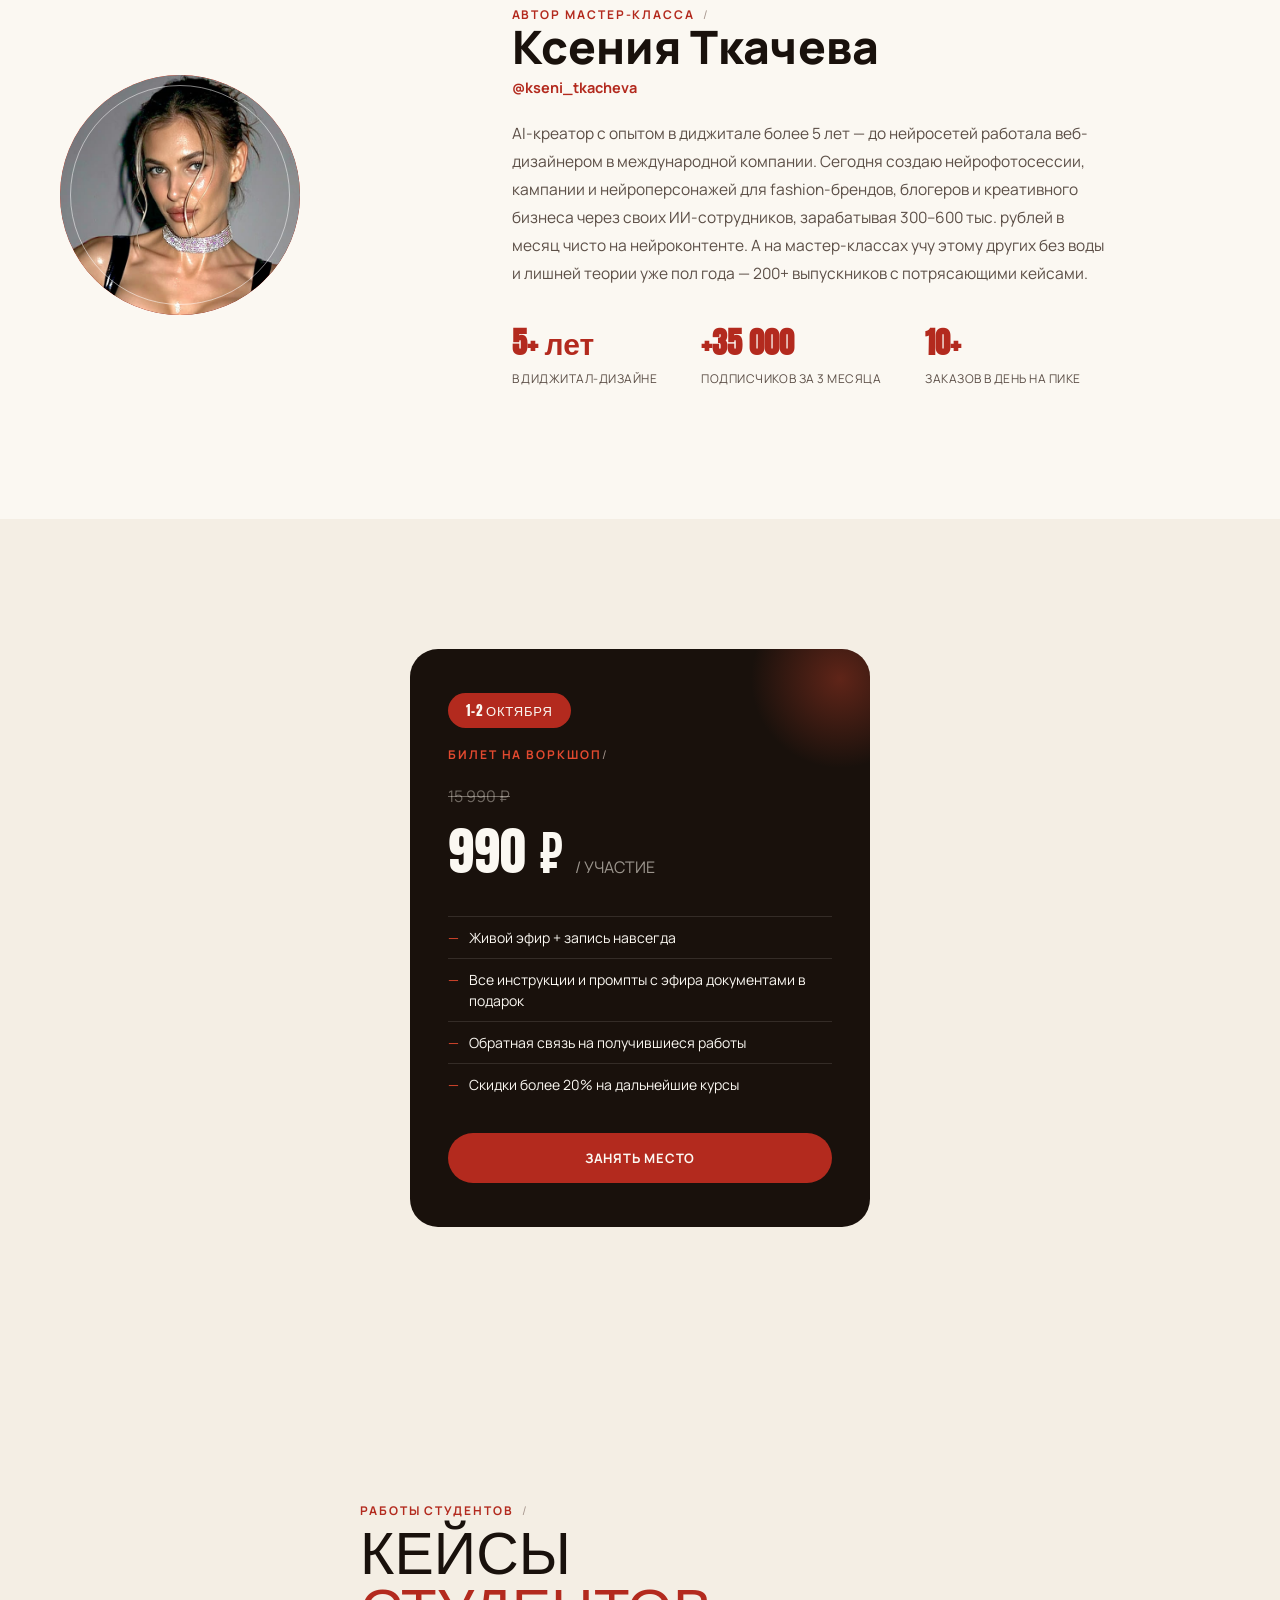
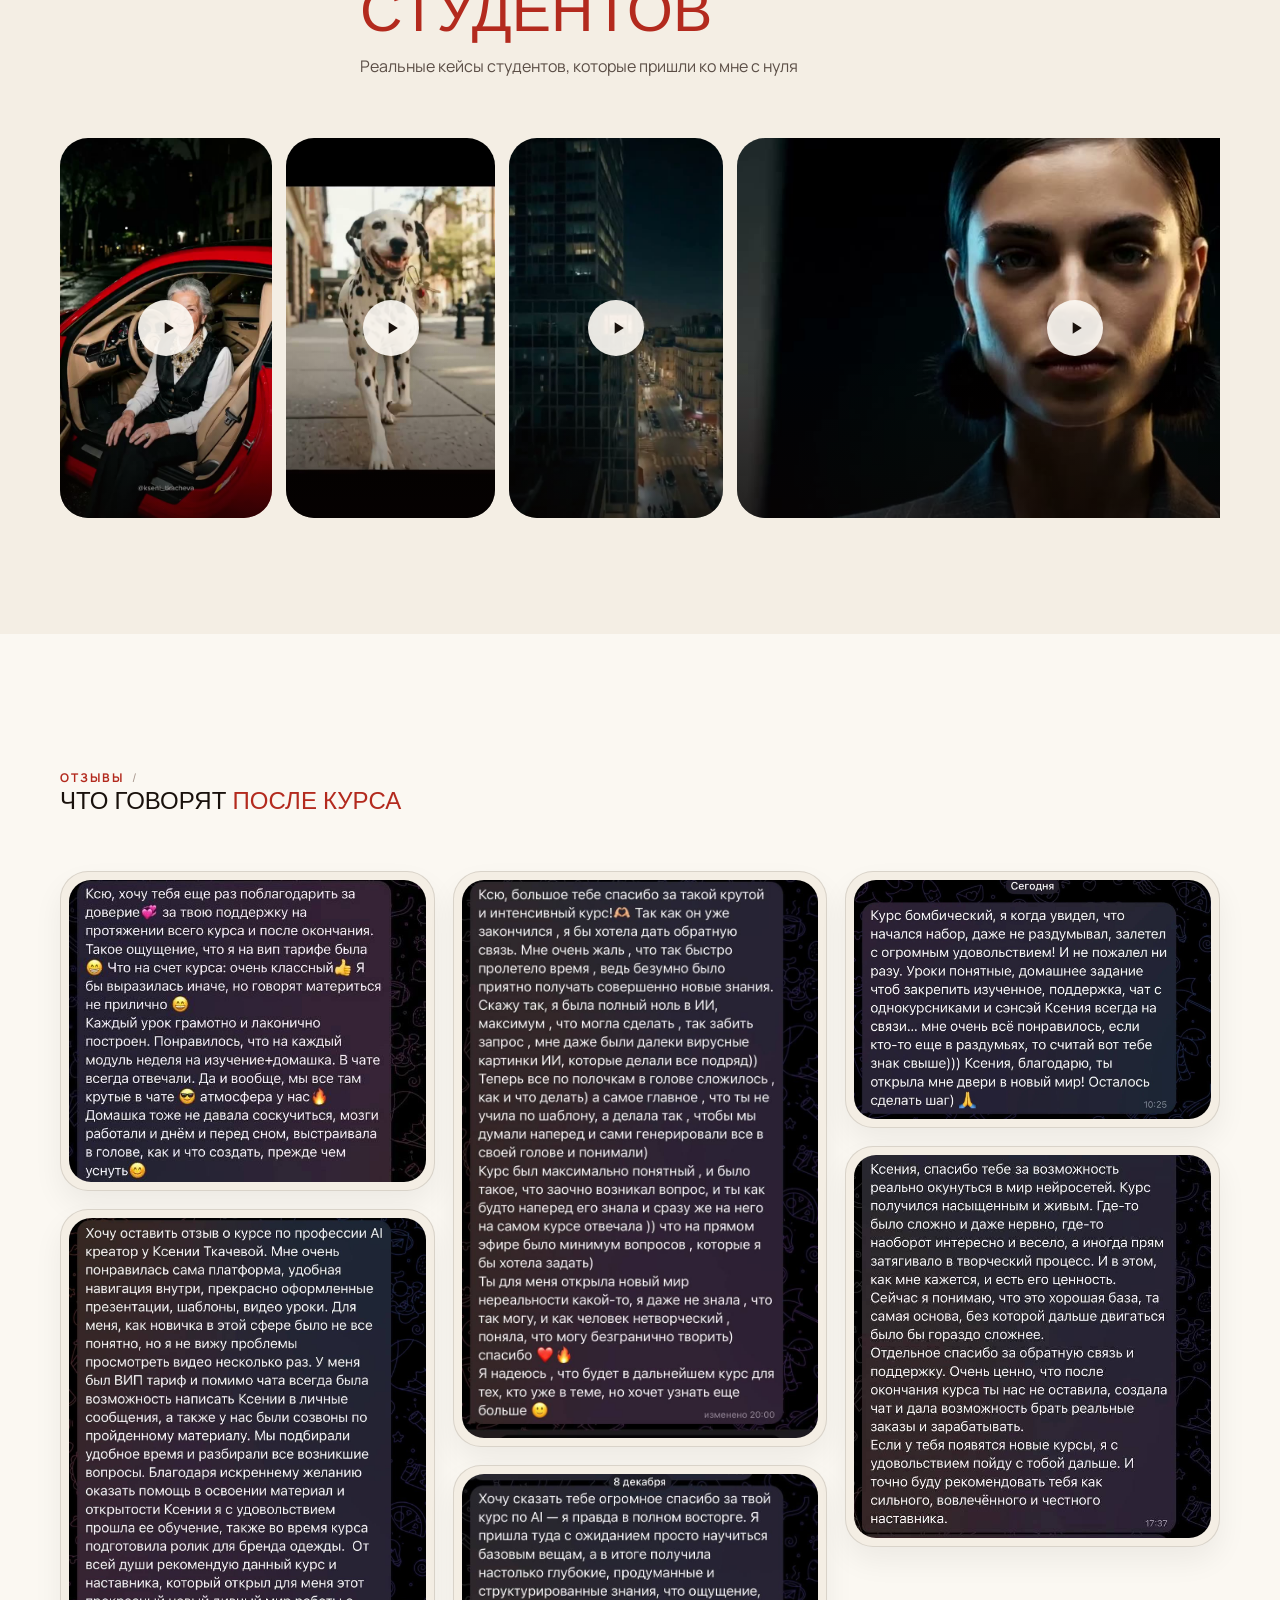
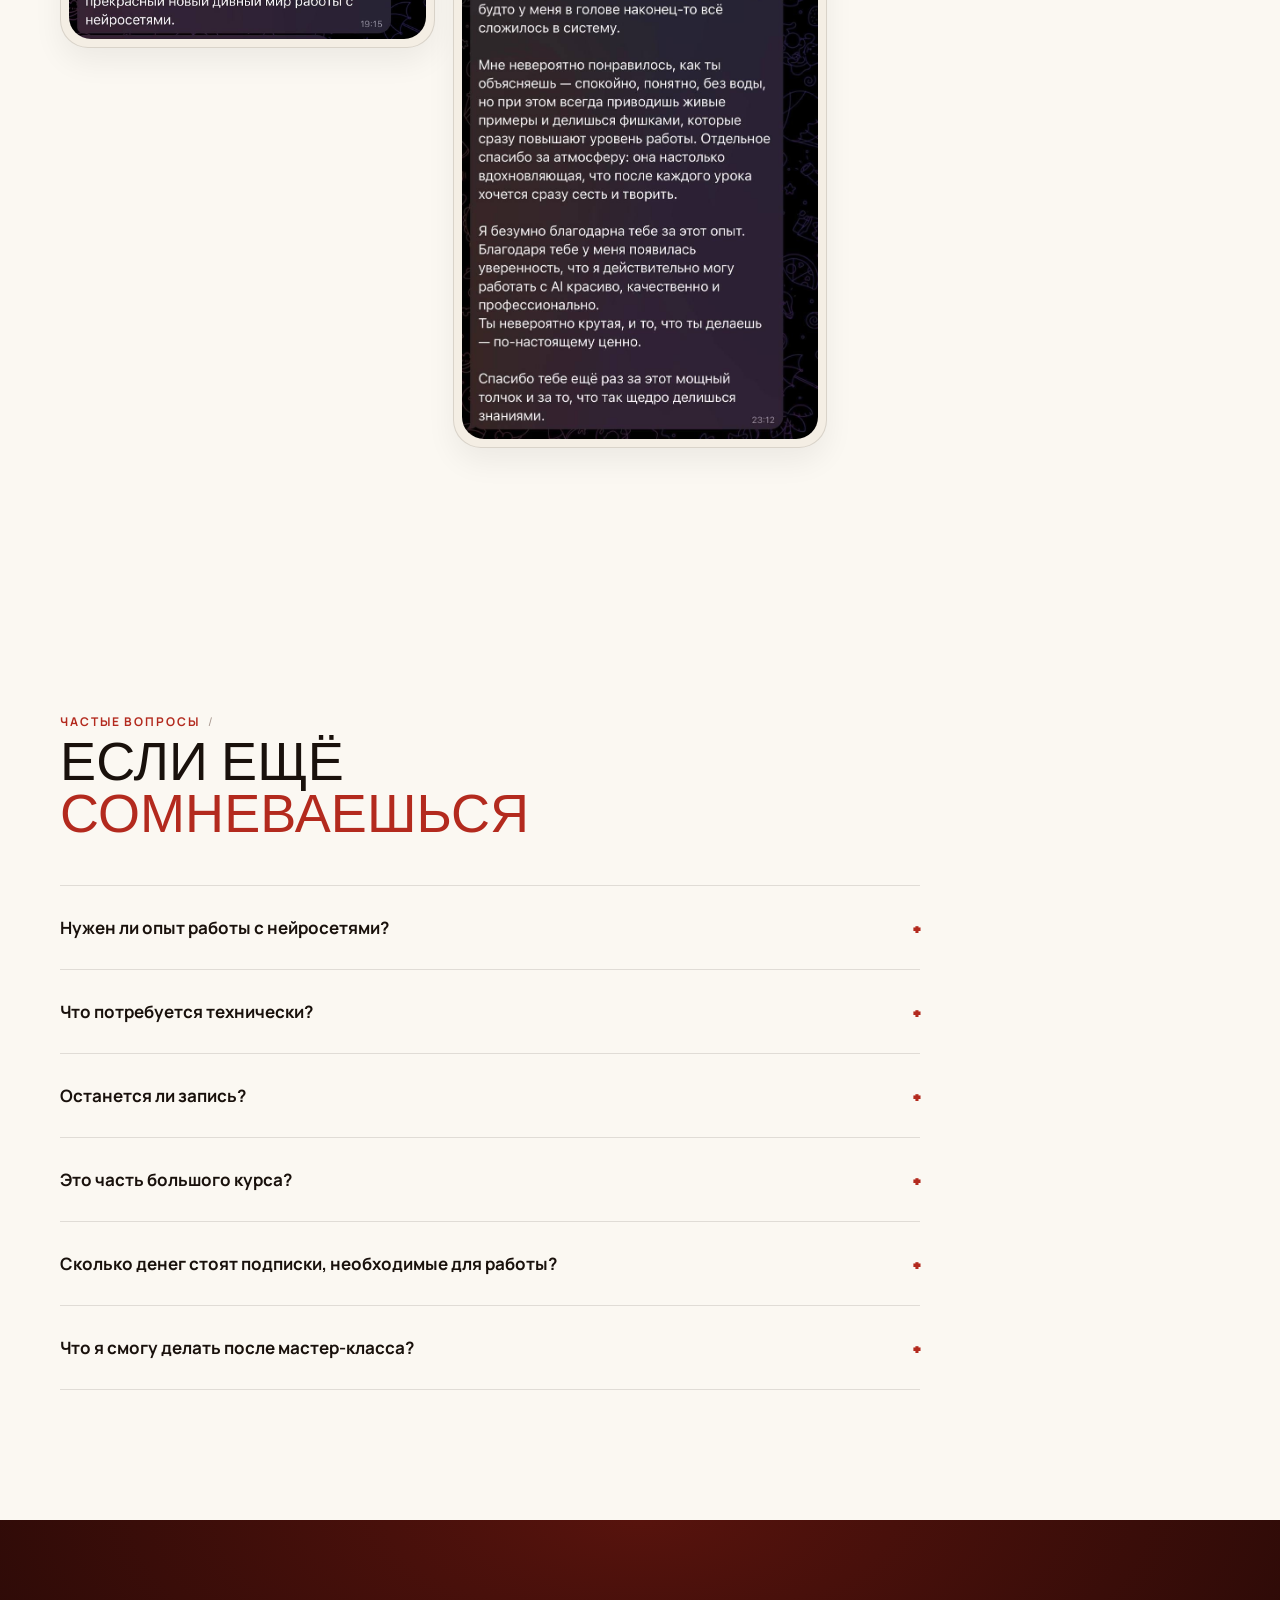
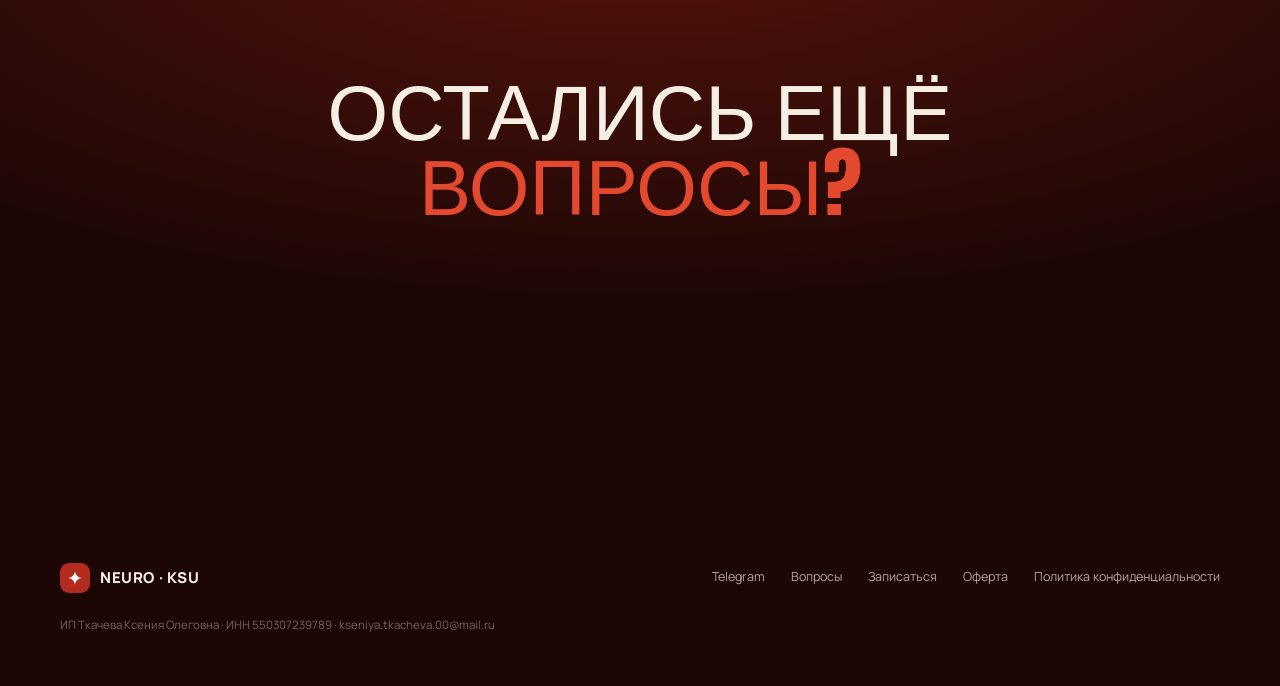
==== commit 4754d583: "Подключить оплату Т-Банк (демо-терминал) на кнопку покупки" ====
--- a/index.html
+++ b/index.html
@@ -250,7 +250,15 @@
             <li>Обратная связь на получившиеся работы</li>
             <li>Скидки более 20% на дальнейшие курсы</li>
           </ul>
-          <a href="https://t.me/kseni_tkacheva" class="btn btn-red">Занять место</a>
+          <form class="payform-tbank" name="payform-tbank" method="POST" action="https://securepay.tinkoff.ru/html/payForm/init.js" target="_blank">
+            <input type="hidden" name="terminalkey" value="1788278749824DEMO" />
+            <input type="hidden" name="frame" value="false" />
+            <input type="hidden" name="language" value="ru" />
+            <input type="hidden" name="amount" value="990" />
+            <input type="hidden" name="order" id="tbankOrderId" value="" />
+            <input type="hidden" name="description" value="Участие в воркшопе «Нейрокреатор на миллион»" />
+            <button type="submit" class="btn btn-red" style="width:100%; justify-content:center; border:none; cursor:pointer;">Занять место</button>
+          </form>
         </div>
       </div>
     </div>
@@ -349,7 +357,7 @@
   <div class="container">
     <h2 class="title reveal">ОСТАЛИСЬ ЕЩЁ <span class="red">ВОПРОСЫ?</span></h2>
     <p class="reveal">Напиши Ксении в Телеграм, она сориентирует вас лично.</p>
-    <a href="https://t.me/kseni_tkacheva" class="btn btn-red reveal">Написать в Телеграм</a>
+    <a href="https://t.me/ksuneuro" class="btn btn-red reveal">Написать в Телеграм</a>
   </div>
 </section>
 
@@ -358,7 +366,7 @@
     <div class="footer-row">
       <a href="#top" class="logo"><span class="logo-mark"><svg viewBox="0 0 24 24"><use href="#ic-spark" fill="#fff"/></svg></span><span>NEURO&nbsp;·&nbsp;KSU</span></a>
       <div class="footer-links">
-        <a href="https://t.me/kseni_tkacheva">Telegram</a>
+        <a href="https://t.me/ksuneuro">Telegram</a>
         <a href="#faq">Вопросы</a>
         <a href="#details">Записаться</a>
         <a href="oferta.html">Оферта</a>
@@ -382,5 +390,10 @@
 </div>
 
 <script src="script.js"></script>
+<script src="https://securepay.tinkoff.ru/html/payForm/js/tinkoff_v2.js"></script>
+<script>
+  var tbankOrderId = document.getElementById('tbankOrderId');
+  if (tbankOrderId) { tbankOrderId.value = 'ws-' + Date.now(); }
+</script>
 </body>
 </html>
